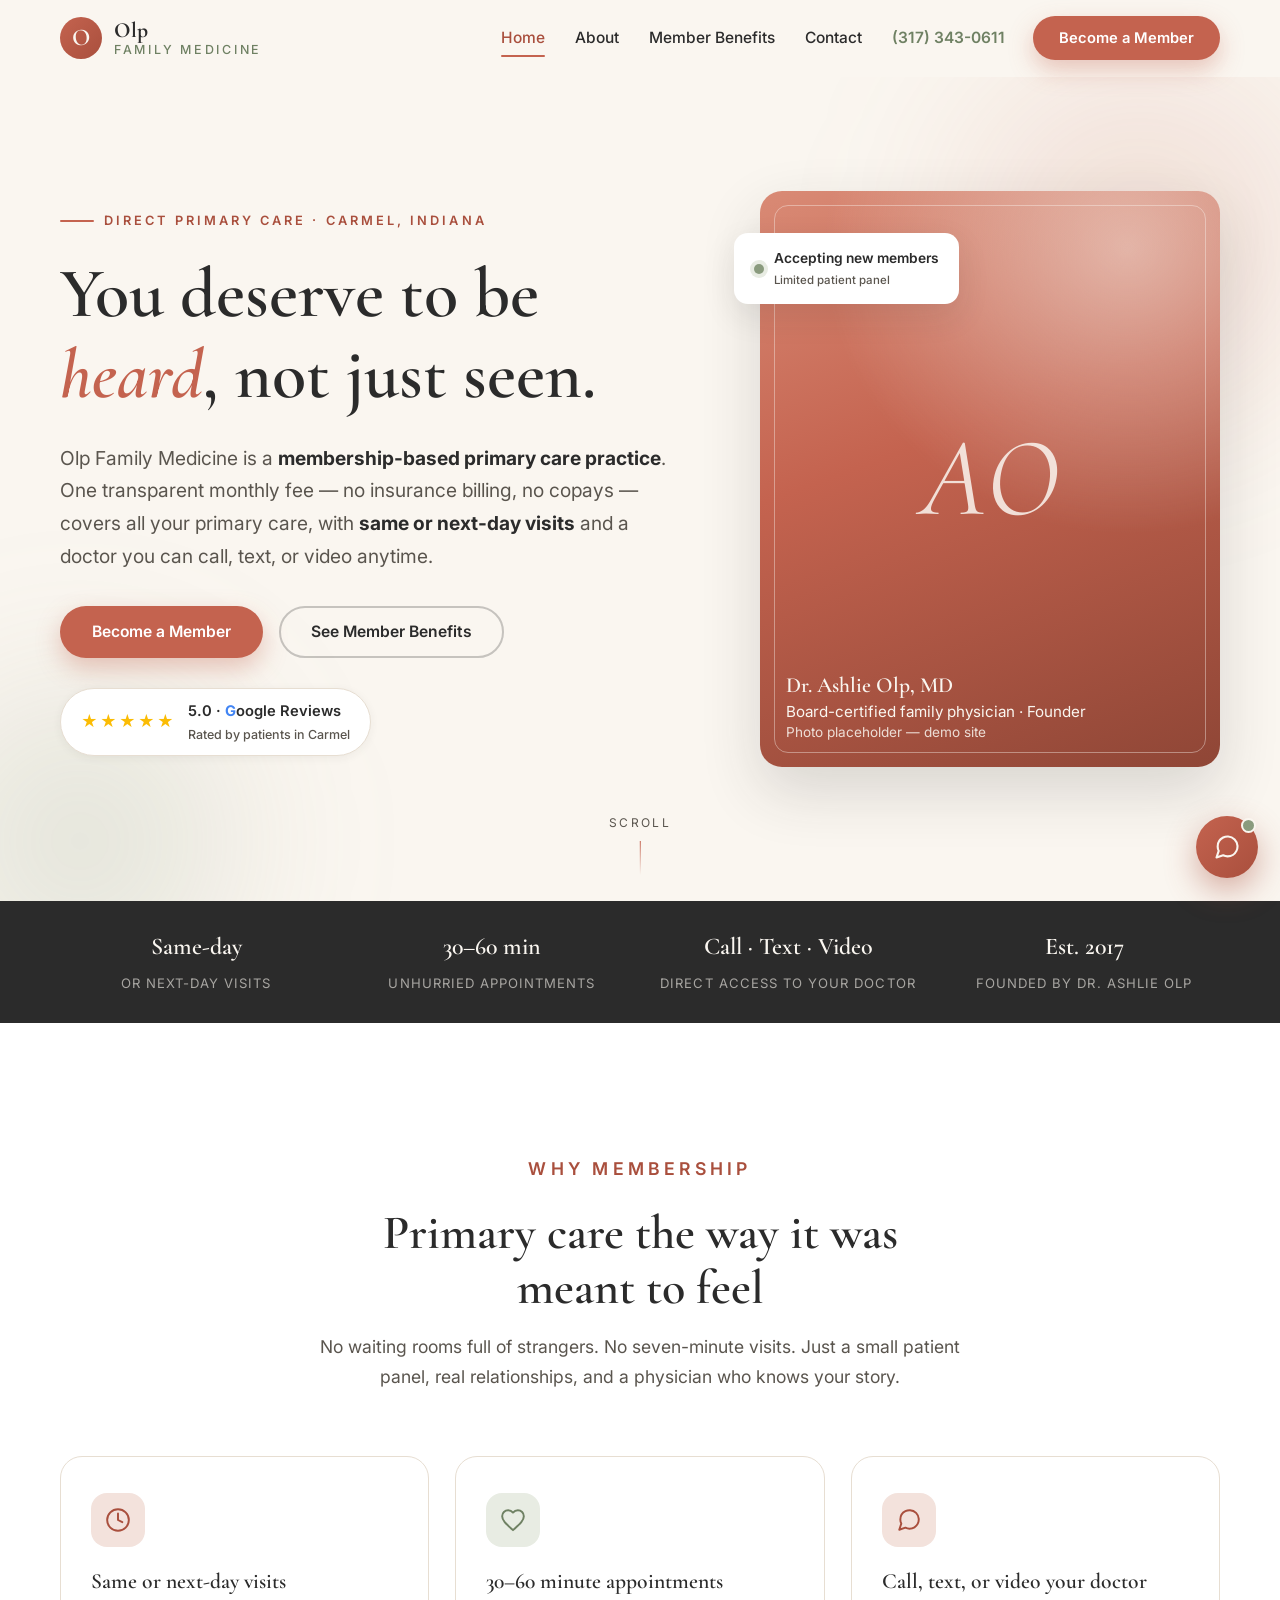
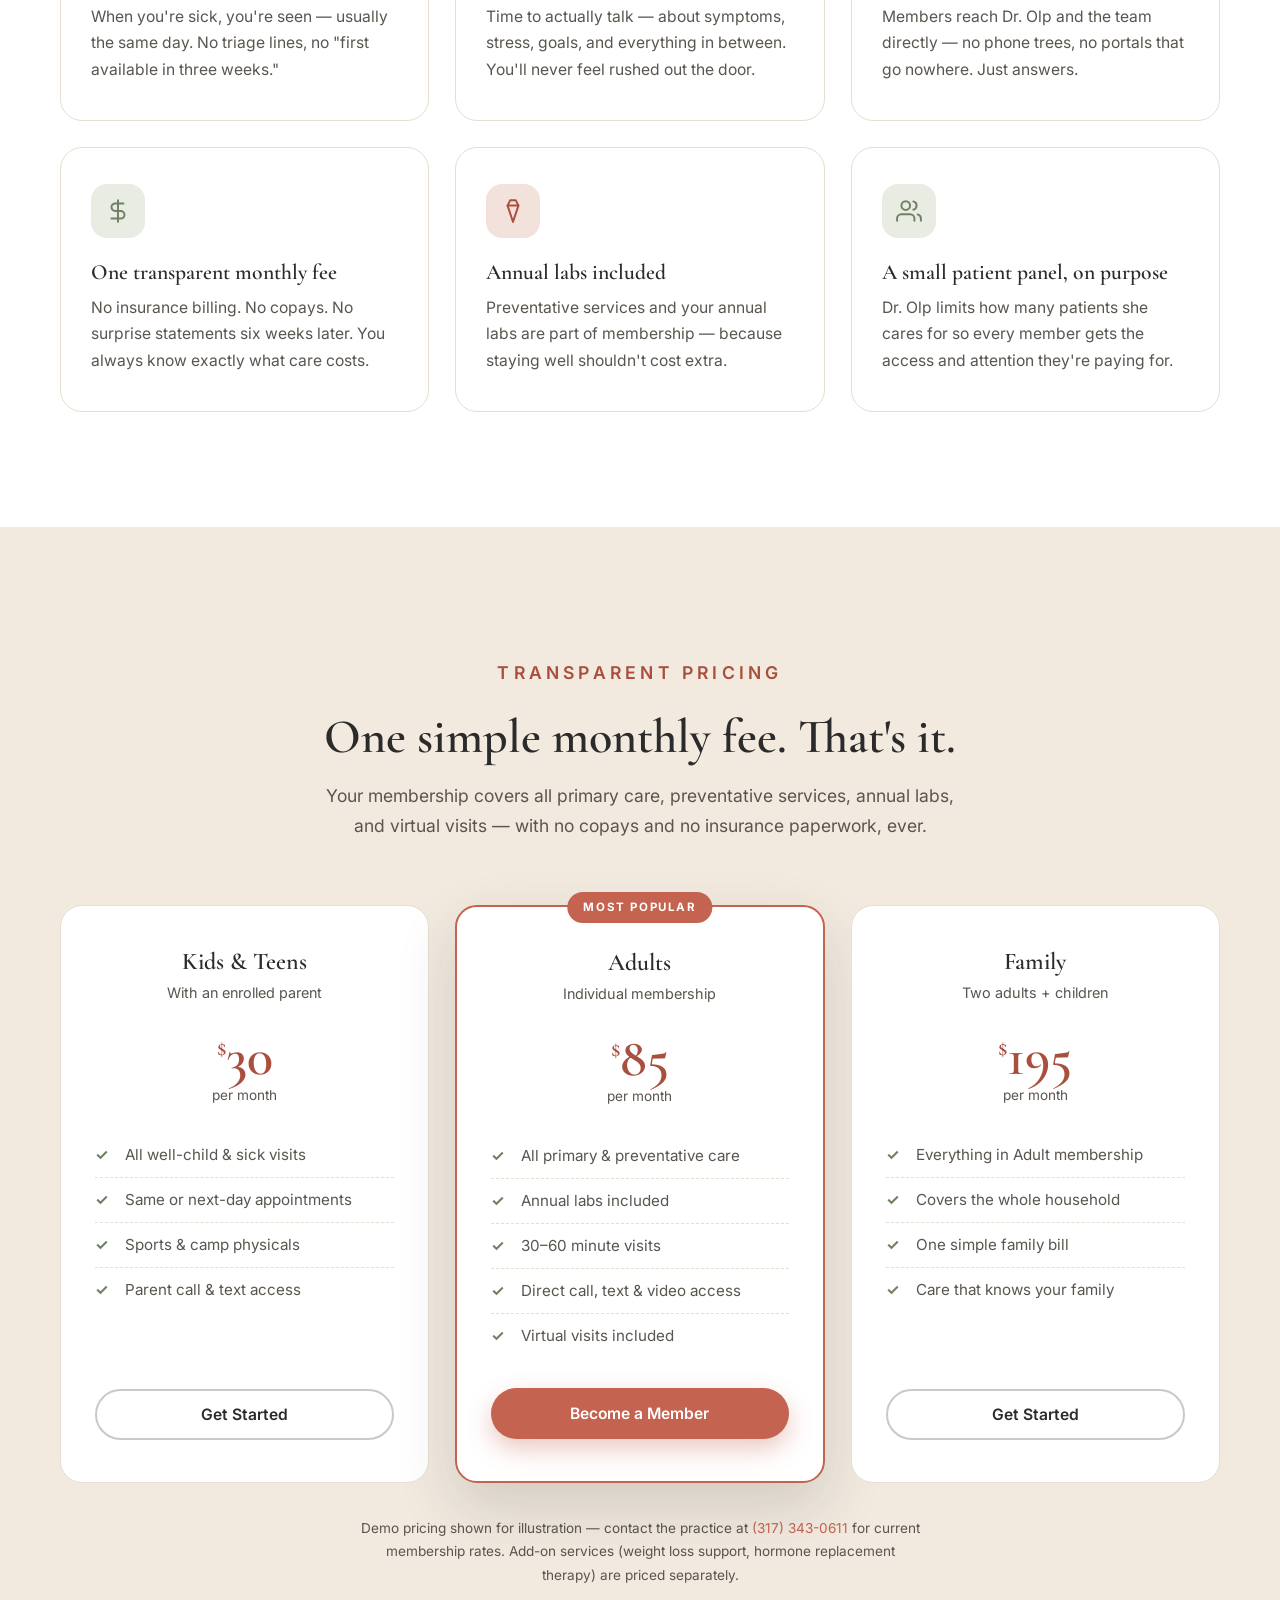
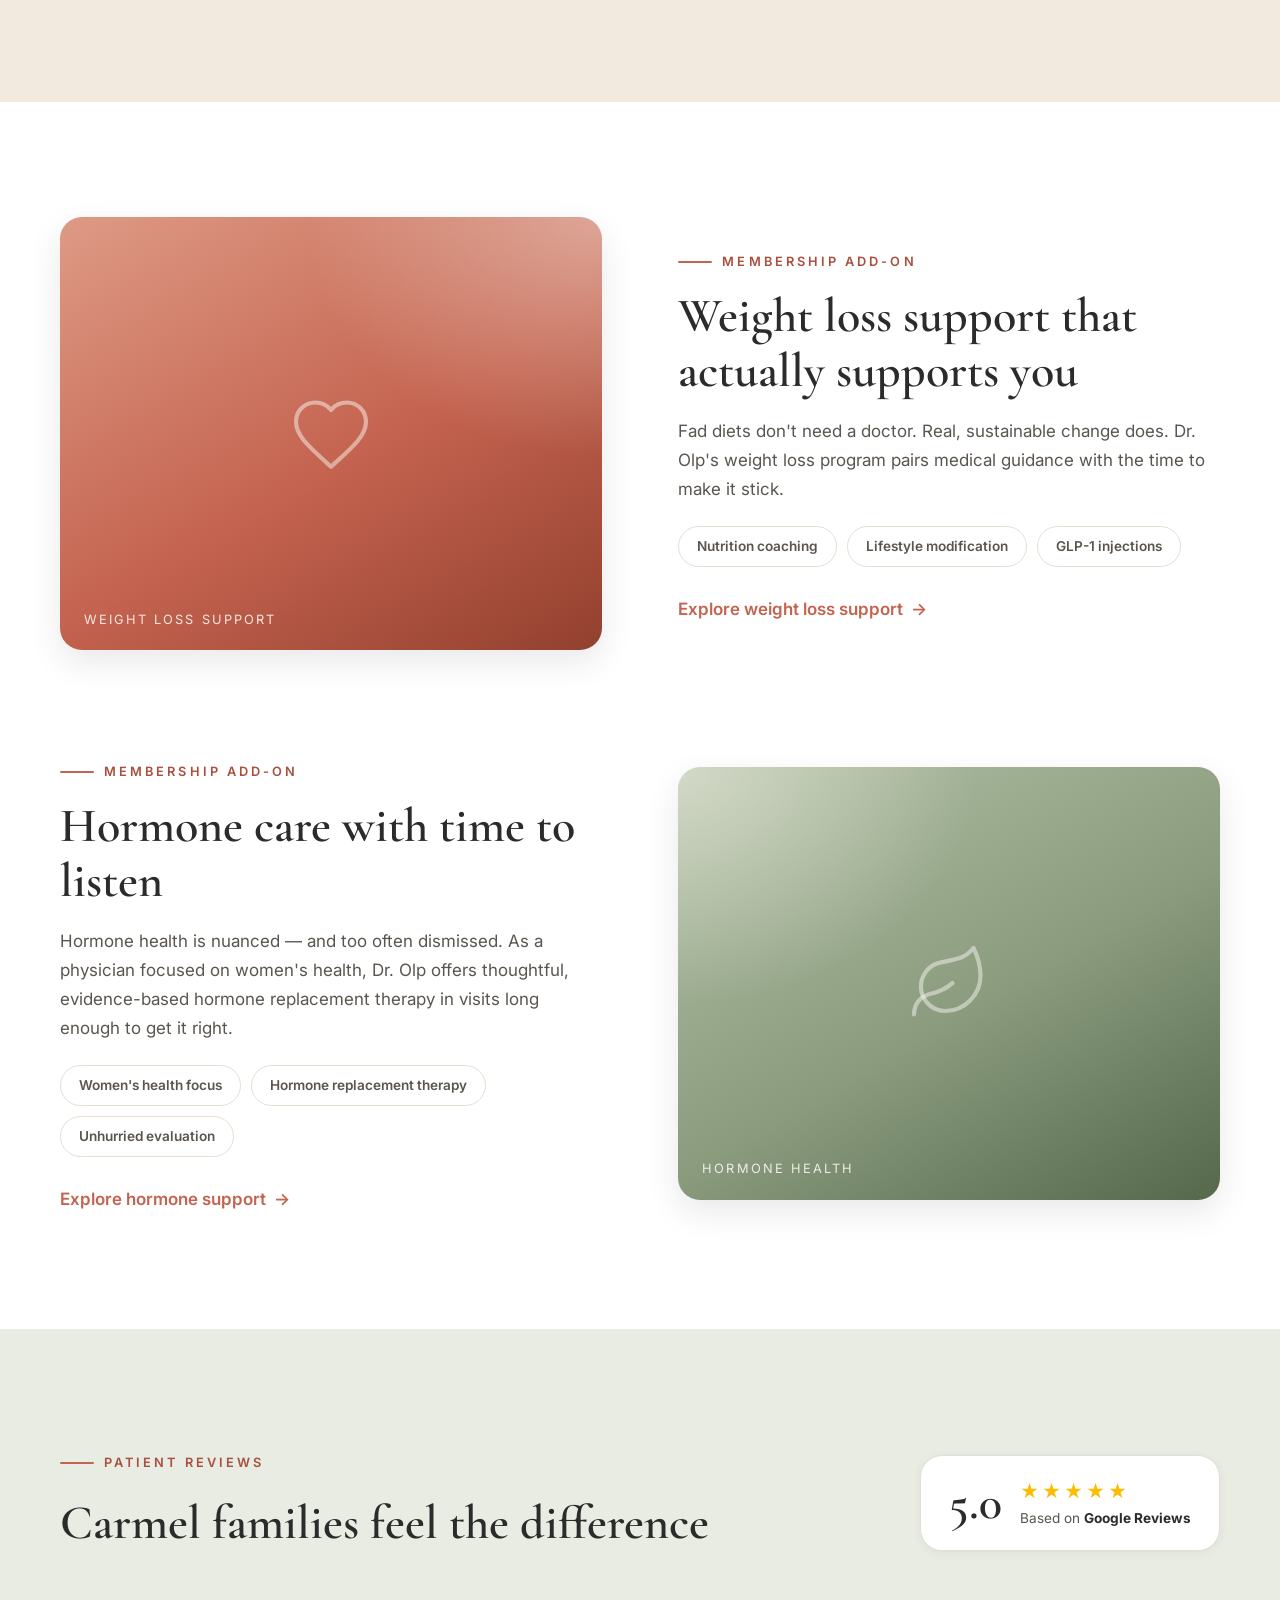
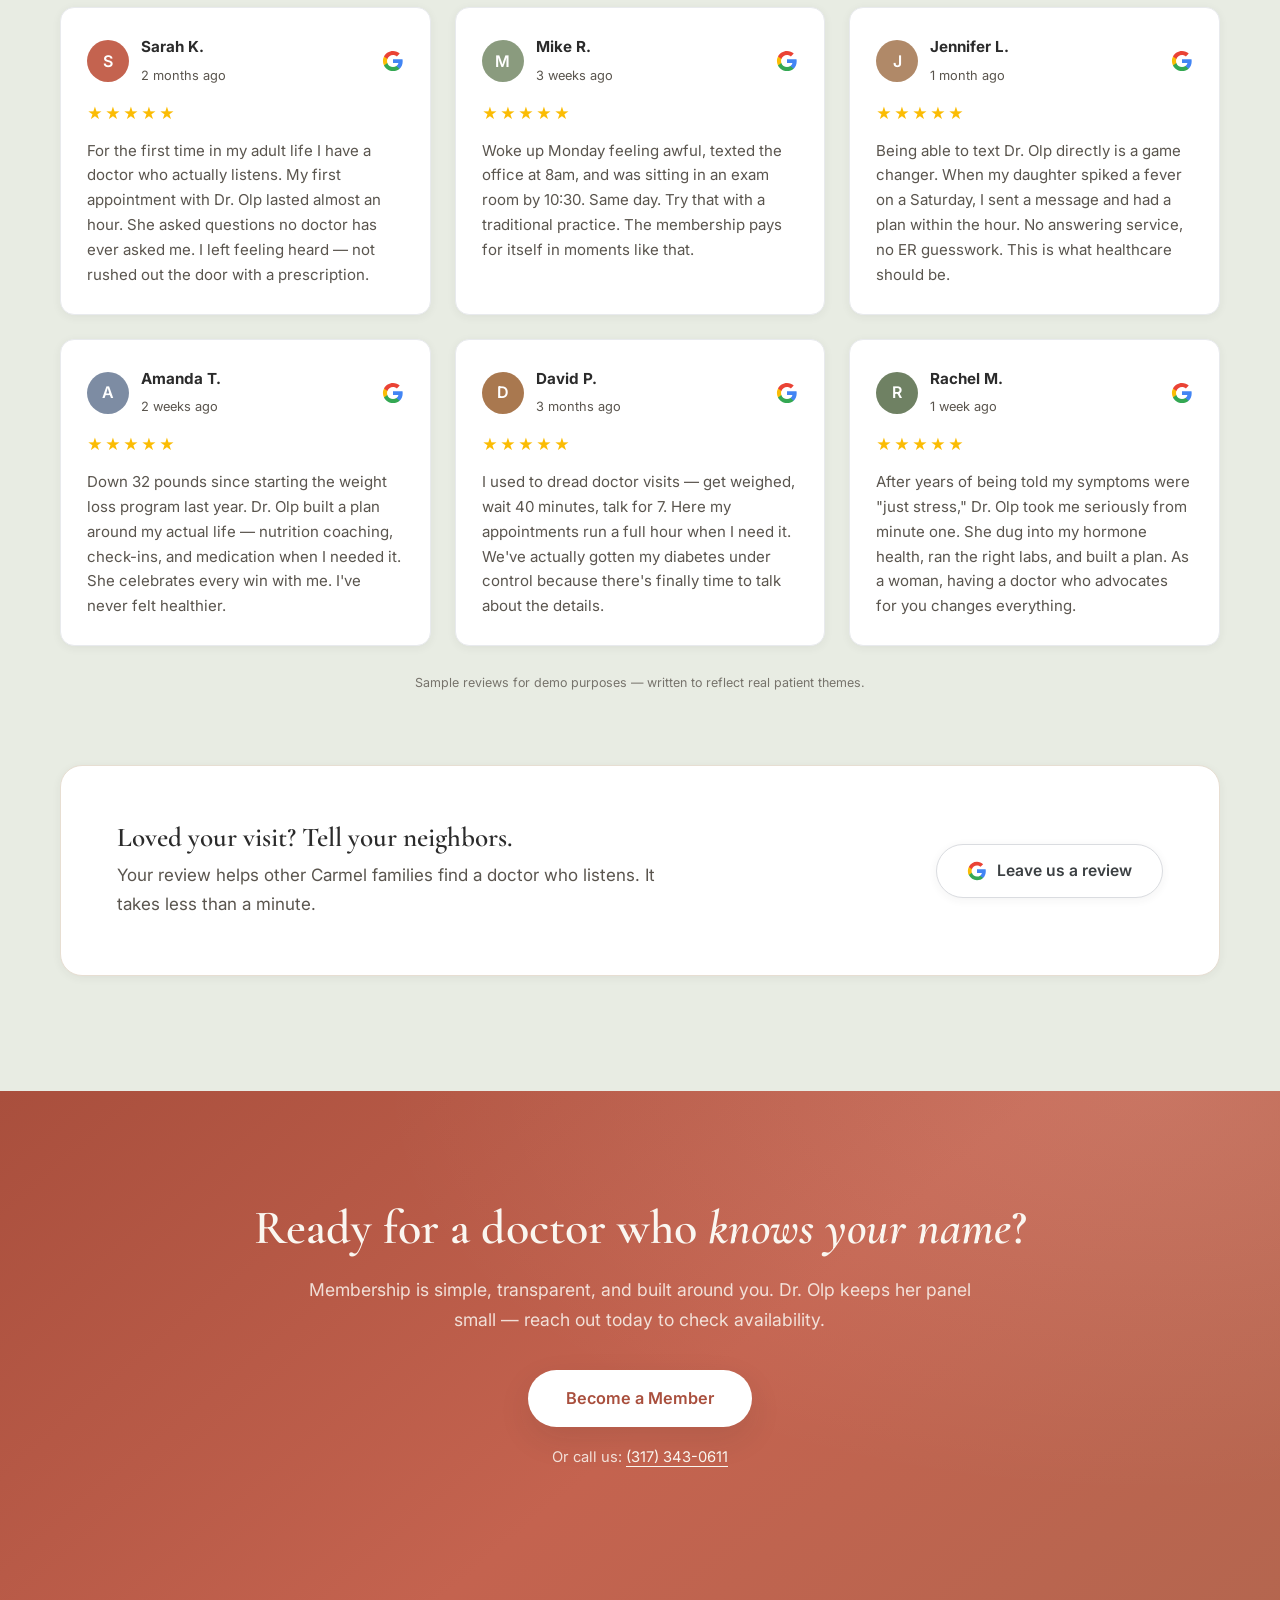
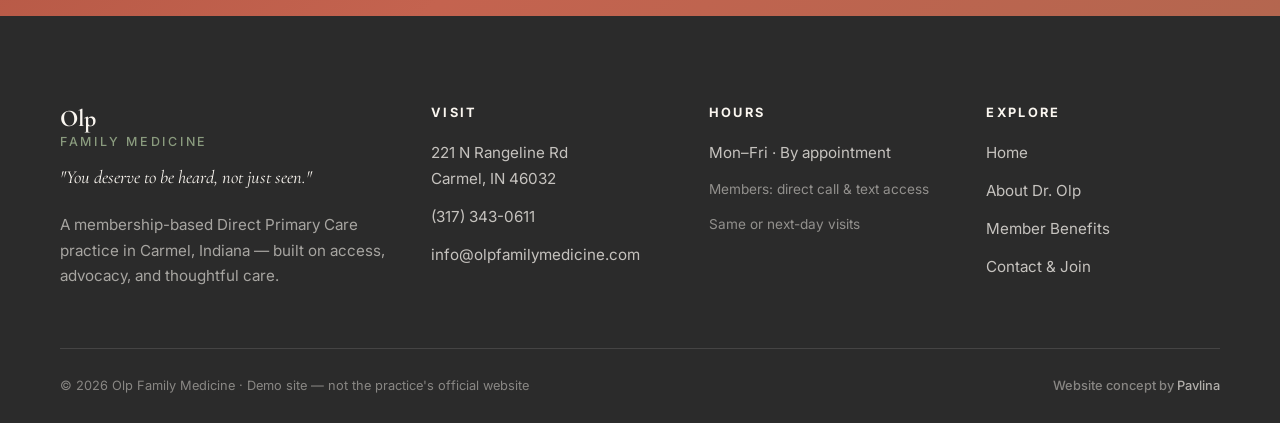
==== olp-demo/index.html @ ff7841fe "Add Olp Family Medicine Pavlina demo site (olp-demo) Multi-page static demo (HTML/CSS/JS, no framewo" ====
<!DOCTYPE html>
<html lang="en">
<head>
  <meta charset="UTF-8" />
  <meta name="viewport" content="width=device-width, initial-scale=1.0" />
  <title>Olp Family Medicine | Direct Primary Care in Carmel, IN — You Deserve to Be Heard</title>
  <meta name="description" content="Olp Family Medicine is a membership-based Direct Primary Care practice in Carmel, Indiana. One transparent monthly fee, same-day visits, 30–60 minute appointments, and direct access to Dr. Ashlie Olp, MD. No insurance billing, no copays." />
  <link rel="preconnect" href="https://fonts.googleapis.com" />
  <link rel="preconnect" href="https://fonts.gstatic.com" crossorigin />
  <link href="https://fonts.googleapis.com/css2?family=Cormorant+Garamond:ital,wght@0,400;0,500;0,600;0,700;1,400;1,500;1,600&family=Inter:wght@400;500;600;700&display=swap" rel="stylesheet" />
  <link rel="stylesheet" href="css/styles.css" />
  <script type="application/ld+json">
  {
    "@context": "https://schema.org",
    "@type": "MedicalBusiness",
    "name": "Olp Family Medicine",
    "description": "Membership-based Direct Primary Care practice in Carmel, Indiana. One transparent monthly fee covers all primary care, preventative services, annual labs, and virtual visits.",
    "url": "https://olpfamilymedicine.com",
    "telephone": "+1-317-343-0611",
    "email": "info@olpfamilymedicine.com",
    "address": {
      "@type": "PostalAddress",
      "streetAddress": "221 N Rangeline Rd",
      "addressLocality": "Carmel",
      "addressRegion": "IN",
      "postalCode": "46032",
      "addressCountry": "US"
    },
    "medicalSpecialty": ["PrimaryCare"],
    "foundingDate": "2017",
    "founder": {
      "@type": "Physician",
      "name": "Dr. Ashlie Olp, MD",
      "medicalSpecialty": ["PrimaryCare"],
      "alumniOf": "Indiana University School of Medicine"
    },
    "employee": [
      { "@type": "Physician", "name": "Dr. Ashlie Olp, MD" }
    ],
    "priceRange": "$$"
  }
  </script>
</head>
<body>
  <a class="skip-link" href="#main">Skip to content</a>

  <header class="site-header">
    <div class="header-inner container">
      <a class="brand" href="index.html">
        <span class="brand-mark" aria-hidden="true">O</span>
        <span class="brand-text">Olp <em>Family Medicine</em></span>
      </a>
      <nav class="site-nav" id="siteNav" aria-label="Primary navigation">
        <a href="index.html" aria-current="page">Home</a>
        <a href="about.html">About</a>
        <a href="benefits.html">Member Benefits</a>
        <a href="contact.html">Contact</a>
        <a class="nav-phone" href="tel:+13173430611">(317) 343-0611</a>
        <a class="nav-cta-mobile" href="contact.html#join">Become a Member</a>
      </nav>
      <a class="btn btn-primary header-cta" href="contact.html#join">Become a Member</a>
      <a class="header-phone" href="tel:+13173430611" aria-label="Call Olp Family Medicine at (317) 343-0611">
        <svg viewBox="0 0 24 24" fill="none" stroke="currentColor" stroke-width="2" stroke-linecap="round" stroke-linejoin="round" aria-hidden="true"><path d="M22 16.92v3a2 2 0 0 1-2.18 2 19.79 19.79 0 0 1-8.63-3.07 19.5 19.5 0 0 1-6-6 19.79 19.79 0 0 1-3.07-8.67A2 2 0 0 1 4.11 2h3a2 2 0 0 1 2 1.72 12.84 12.84 0 0 0 .7 2.81 2 2 0 0 1-.45 2.11L8.09 9.91a16 16 0 0 0 6 6l1.27-1.27a2 2 0 0 1 2.11-.45 12.84 12.84 0 0 0 2.81.7A2 2 0 0 1 22 16.92z"/></svg>
      </a>
      <button class="nav-toggle" type="button" aria-expanded="false" aria-controls="siteNav" aria-label="Open menu">
        <span></span><span></span><span></span>
      </button>
    </div>
  </header>

  <main id="main">

    <!-- ================= HERO ================= -->
    <section class="hero">
      <div class="container hero-grid">
        <div class="hero-copy">
          <p class="eyebrow">Direct Primary Care · Carmel, Indiana</p>
          <h1>You deserve to be <em>heard</em>, not just seen.</h1>
          <p class="hero-lede">
            Olp Family Medicine is a <strong>membership-based primary care practice</strong>.
            One transparent monthly fee — no insurance billing, no copays — covers all your
            primary care, with <strong>same or next-day visits</strong> and a doctor you can
            call, text, or video anytime.
          </p>
          <div class="hero-actions">
            <a class="btn btn-primary" href="contact.html#join">Become a Member</a>
            <a class="btn btn-outline" href="benefits.html">See Member Benefits</a>
          </div>
          <a class="rating-badge" href="#reviews">
            <span class="stars" aria-hidden="true">★★★★★</span>
            <span>5.0 · <span class="g-mark">G</span>oogle Reviews
              <small>Rated by patients in Carmel</small>
            </span>
          </a>
        </div>
        <div class="hero-visual reveal" style="--d:.15s">
          <figure class="portrait-card">
            <span class="portrait-initials" aria-hidden="true">AO</span>
            <figcaption>
              <strong>Dr. Ashlie Olp, MD</strong>
              Board-certified family physician · Founder
              <span>Photo placeholder — demo site</span>
            </figcaption>
          </figure>
          <div class="float-chip">
            <span class="dot" aria-hidden="true"></span>
            <span>Accepting new members<small>Limited patient panel</small></span>
          </div>
        </div>
      </div>
      <div class="scroll-cue" aria-hidden="true">Scroll</div>
    </section>

    <!-- ================= TRUST BAR ================= -->
    <section class="trust-bar" aria-label="Practice highlights">
      <div class="container trust-grid">
        <div><strong>Same-day</strong><span>or next-day visits</span></div>
        <div><strong>30–60 min</strong><span>unhurried appointments</span></div>
        <div><strong>Call · Text · Video</strong><span>direct access to your doctor</span></div>
        <div><strong>Est. 2017</strong><span>founded by Dr. Ashlie Olp</span></div>
      </div>
    </section>

    <!-- ================= VALUE PROPS ================= -->
    <section class="section bg-white" id="membership">
      <div class="container">
        <div class="section-head center reveal">
          <p class="eyebrow">Why membership</p>
          <h2>Primary care the way it was meant to feel</h2>
          <p>No waiting rooms full of strangers. No seven-minute visits. Just a small patient panel, real relationships, and a physician who knows your story.</p>
        </div>
        <div class="card-grid">
          <div class="value-card reveal">
            <div class="icon"><svg viewBox="0 0 24 24" fill="none" stroke="currentColor" stroke-width="1.8" stroke-linecap="round" stroke-linejoin="round" aria-hidden="true"><circle cx="12" cy="12" r="10"/><path d="M12 6v6l4 2"/></svg></div>
            <h3>Same or next-day visits</h3>
            <p>When you're sick, you're seen — usually the same day. No triage lines, no "first available in three weeks."</p>
          </div>
          <div class="value-card reveal" style="--d:.08s">
            <div class="icon"><svg viewBox="0 0 24 24" fill="none" stroke="currentColor" stroke-width="1.8" stroke-linecap="round" stroke-linejoin="round" aria-hidden="true"><path d="M12 21.35l-1.45-1.32C5.4 15.36 2 12.28 2 8.5 2 5.42 4.42 3 7.5 3c1.74 0 3.41.81 4.5 2.09C13.09 3.81 14.76 3 16.5 3 19.58 3 22 5.42 22 8.5c0 3.78-3.4 6.86-8.55 11.54L12 21.35z"/></svg></div>
            <h3>30–60 minute appointments</h3>
            <p>Time to actually talk — about symptoms, stress, goals, and everything in between. You'll never feel rushed out the door.</p>
          </div>
          <div class="value-card reveal" style="--d:.16s">
            <div class="icon"><svg viewBox="0 0 24 24" fill="none" stroke="currentColor" stroke-width="1.8" stroke-linecap="round" stroke-linejoin="round" aria-hidden="true"><path d="M21 11.5a8.38 8.38 0 0 1-.9 3.8 8.5 8.5 0 0 1-7.6 4.7 8.38 8.38 0 0 1-3.8-.9L3 21l1.9-5.7a8.38 8.38 0 0 1-.9-3.8 8.5 8.5 0 0 1 4.7-7.6 8.38 8.38 0 0 1 3.8-.9h.5a8.48 8.48 0 0 1 8 8v.5z"/></svg></div>
            <h3>Call, text, or video your doctor</h3>
            <p>Members reach Dr. Olp and the team directly — no phone trees, no portals that go nowhere. Just answers.</p>
          </div>
          <div class="value-card reveal">
            <div class="icon"><svg viewBox="0 0 24 24" fill="none" stroke="currentColor" stroke-width="1.8" stroke-linecap="round" stroke-linejoin="round" aria-hidden="true"><path d="M12 2v20M17 5H9.5a3.5 3.5 0 0 0 0 7h5a3.5 3.5 0 0 1 0 7H6"/></svg></div>
            <h3>One transparent monthly fee</h3>
            <p>No insurance billing. No copays. No surprise statements six weeks later. You always know exactly what care costs.</p>
          </div>
          <div class="value-card reveal" style="--d:.08s">
            <div class="icon"><svg viewBox="0 0 24 24" fill="none" stroke="currentColor" stroke-width="1.8" stroke-linecap="round" stroke-linejoin="round" aria-hidden="true"><path d="M14.5 2H9.5L7 7l5 15 5-15-2.5-5z"/><path d="M7 7h10"/></svg></div>
            <h3>Annual labs included</h3>
            <p>Preventative services and your annual labs are part of membership — because staying well shouldn't cost extra.</p>
          </div>
          <div class="value-card reveal" style="--d:.16s">
            <div class="icon"><svg viewBox="0 0 24 24" fill="none" stroke="currentColor" stroke-width="1.8" stroke-linecap="round" stroke-linejoin="round" aria-hidden="true"><path d="M17 21v-2a4 4 0 0 0-4-4H5a4 4 0 0 0-4 4v2"/><circle cx="9" cy="7" r="4"/><path d="M23 21v-2a4 4 0 0 0-3-3.87M16 3.13a4 4 0 0 1 0 7.75"/></svg></div>
            <h3>A small patient panel, on purpose</h3>
            <p>Dr. Olp limits how many patients she cares for so every member gets the access and attention they're paying for.</p>
          </div>
        </div>
      </div>
    </section>

    <!-- ================= PRICING ================= -->
    <section class="section bg-cream-deep" id="pricing">
      <div class="container">
        <div class="section-head center reveal">
          <p class="eyebrow">Transparent pricing</p>
          <h2>One simple monthly fee. That's it.</h2>
          <p>Your membership covers all primary care, preventative services, annual labs, and virtual visits — with no copays and no insurance paperwork, ever.</p>
        </div>
        <div class="pricing-grid">
          <div class="price-card reveal">
            <h3>Kids &amp; Teens</h3>
            <p class="who">With an enrolled parent</p>
            <div class="amount"><sup>$</sup>30</div>
            <p class="per">per month</p>
            <ul>
              <li>All well-child &amp; sick visits</li>
              <li>Same or next-day appointments</li>
              <li>Sports &amp; camp physicals</li>
              <li>Parent call &amp; text access</li>
            </ul>
            <a class="btn btn-outline" href="contact.html#join">Get Started</a>
          </div>
          <div class="price-card featured reveal" style="--d:.08s">
            <span class="flag">Most popular</span>
            <h3>Adults</h3>
            <p class="who">Individual membership</p>
            <div class="amount"><sup>$</sup>85</div>
            <p class="per">per month</p>
            <ul>
              <li>All primary &amp; preventative care</li>
              <li>Annual labs included</li>
              <li>30–60 minute visits</li>
              <li>Direct call, text &amp; video access</li>
              <li>Virtual visits included</li>
            </ul>
            <a class="btn btn-primary" href="contact.html#join">Become a Member</a>
          </div>
          <div class="price-card reveal" style="--d:.16s">
            <h3>Family</h3>
            <p class="who">Two adults + children</p>
            <div class="amount"><sup>$</sup>195</div>
            <p class="per">per month</p>
            <ul>
              <li>Everything in Adult membership</li>
              <li>Covers the whole household</li>
              <li>One simple family bill</li>
              <li>Care that knows your family</li>
            </ul>
            <a class="btn btn-outline" href="contact.html#join">Get Started</a>
          </div>
        </div>
        <p class="pricing-note">Demo pricing shown for illustration — contact the practice at <a href="tel:+13173430611">(317) 343-0611</a> for current membership rates. Add-on services (weight loss support, hormone replacement therapy) are priced separately.</p>
      </div>
    </section>

    <!-- ================= HIGHLIGHTS: WEIGHT LOSS + HORMONES ================= -->
    <section class="section bg-white">
      <div class="container">
        <div class="split">
          <div class="split-visual grad-terracotta reveal">
            <span class="visual-glyph" aria-hidden="true"><svg viewBox="0 0 24 24" fill="none" stroke="currentColor" stroke-width="1.2" stroke-linecap="round" stroke-linejoin="round"><path d="M12 21.35l-1.45-1.32C5.4 15.36 2 12.28 2 8.5 2 5.42 4.42 3 7.5 3c1.74 0 3.41.81 4.5 2.09C13.09 3.81 14.76 3 16.5 3 19.58 3 22 5.42 22 8.5c0 3.78-3.4 6.86-8.55 11.54L12 21.35z"/></svg></span>
            <span class="visual-label">Weight Loss Support</span>
          </div>
          <div class="split-copy reveal" style="--d:.1s">
            <p class="eyebrow">Membership add-on</p>
            <h2>Weight loss support that actually supports you</h2>
            <p>Fad diets don't need a doctor. Real, sustainable change does. Dr. Olp's weight loss program pairs medical guidance with the time to make it stick.</p>
            <div class="tag-row">
              <span class="tag">Nutrition coaching</span>
              <span class="tag">Lifestyle modification</span>
              <span class="tag">GLP-1 injections</span>
            </div>
            <a class="text-link" href="benefits.html#addons">Explore weight loss support</a>
          </div>
        </div>

        <div class="split reverse">
          <div class="split-visual grad-sage reveal">
            <span class="visual-glyph" aria-hidden="true"><svg viewBox="0 0 24 24" fill="none" stroke="currentColor" stroke-width="1.2" stroke-linecap="round" stroke-linejoin="round"><path d="M11 20A7 7 0 0 1 9.8 6.1C15.5 5 17 4.48 19 2c1 2 2 4.18 2 8 0 5.5-4.78 10-10 10z"/><path d="M2 21c0-3 1.85-5.36 5.08-6C9.5 14.52 12 13 13 12"/></svg></span>
            <span class="visual-label">Hormone Health</span>
          </div>
          <div class="split-copy reveal" style="--d:.1s">
            <p class="eyebrow">Membership add-on</p>
            <h2>Hormone care with time to listen</h2>
            <p>Hormone health is nuanced — and too often dismissed. As a physician focused on women's health, Dr. Olp offers thoughtful, evidence-based hormone replacement therapy in visits long enough to get it right.</p>
            <div class="tag-row">
              <span class="tag">Women's health focus</span>
              <span class="tag">Hormone replacement therapy</span>
              <span class="tag">Unhurried evaluation</span>
            </div>
            <a class="text-link" href="benefits.html#addons">Explore hormone support</a>
          </div>
        </div>
      </div>
    </section>

    <!-- ================= GOOGLE REVIEWS ================= -->
    <section class="section bg-sage-soft" id="reviews">
      <div class="container">
        <div class="reviews-head reveal">
          <div>
            <p class="eyebrow">Patient reviews</p>
            <h2>Carmel families feel the difference</h2>
          </div>
          <div class="agg-rating">
            <span class="num">5.0</span>
            <div>
              <div class="stars" aria-hidden="true">★★★★★</div>
              <p class="meta">Based on <strong>Google Reviews</strong></p>
            </div>
          </div>
        </div>

        <div class="reviews-grid">
          <article class="review-card reveal">
            <div class="review-top">
              <span class="avatar a1" aria-hidden="true">S</span>
              <div class="who"><strong>Sarah K.</strong><span>2 months ago</span></div>
              <svg class="g-badge" viewBox="0 0 24 24" aria-hidden="true"><path fill="#4285F4" d="M22.56 12.25c0-.78-.07-1.53-.2-2.25H12v4.26h5.92a5.06 5.06 0 0 1-2.2 3.32v2.77h3.57c2.08-1.92 3.27-4.74 3.27-8.1z"/><path fill="#34A853" d="M12 23c2.97 0 5.46-.98 7.28-2.66l-3.57-2.77c-.98.66-2.23 1.06-3.71 1.06-2.86 0-5.29-1.93-6.16-4.53H2.18v2.84C3.99 20.53 7.7 23 12 23z"/><path fill="#FBBC05" d="M5.84 14.1c-.22-.66-.35-1.36-.35-2.1s.13-1.44.35-2.1V7.06H2.18A10.97 10.97 0 0 0 1 12c0 1.77.43 3.45 1.18 4.94l3.66-2.84z"/><path fill="#EA4335" d="M12 5.38c1.62 0 3.06.56 4.21 1.64l3.15-3.15C17.45 2.09 14.97 1 12 1 7.7 1 3.99 3.47 2.18 7.06l3.66 2.84c.87-2.6 3.3-4.52 6.16-4.52z"/></svg>
            </div>
            <div class="review-stars" aria-label="5 out of 5 stars">★★★★★</div>
            <p>For the first time in my adult life I have a doctor who actually listens. My first appointment with Dr. Olp lasted almost an hour. She asked questions no doctor has ever asked me. I left feeling heard — not rushed out the door with a prescription.</p>
          </article>

          <article class="review-card reveal" style="--d:.07s">
            <div class="review-top">
              <span class="avatar a2" aria-hidden="true">M</span>
              <div class="who"><strong>Mike R.</strong><span>3 weeks ago</span></div>
              <svg class="g-badge" viewBox="0 0 24 24" aria-hidden="true"><path fill="#4285F4" d="M22.56 12.25c0-.78-.07-1.53-.2-2.25H12v4.26h5.92a5.06 5.06 0 0 1-2.2 3.32v2.77h3.57c2.08-1.92 3.27-4.74 3.27-8.1z"/><path fill="#34A853" d="M12 23c2.97 0 5.46-.98 7.28-2.66l-3.57-2.77c-.98.66-2.23 1.06-3.71 1.06-2.86 0-5.29-1.93-6.16-4.53H2.18v2.84C3.99 20.53 7.7 23 12 23z"/><path fill="#FBBC05" d="M5.84 14.1c-.22-.66-.35-1.36-.35-2.1s.13-1.44.35-2.1V7.06H2.18A10.97 10.97 0 0 0 1 12c0 1.77.43 3.45 1.18 4.94l3.66-2.84z"/><path fill="#EA4335" d="M12 5.38c1.62 0 3.06.56 4.21 1.64l3.15-3.15C17.45 2.09 14.97 1 12 1 7.7 1 3.99 3.47 2.18 7.06l3.66 2.84c.87-2.6 3.3-4.52 6.16-4.52z"/></svg>
            </div>
            <div class="review-stars" aria-label="5 out of 5 stars">★★★★★</div>
            <p>Woke up Monday feeling awful, texted the office at 8am, and was sitting in an exam room by 10:30. Same day. Try that with a traditional practice. The membership pays for itself in moments like that.</p>
          </article>

          <article class="review-card reveal" style="--d:.14s">
            <div class="review-top">
              <span class="avatar a3" aria-hidden="true">J</span>
              <div class="who"><strong>Jennifer L.</strong><span>1 month ago</span></div>
              <svg class="g-badge" viewBox="0 0 24 24" aria-hidden="true"><path fill="#4285F4" d="M22.56 12.25c0-.78-.07-1.53-.2-2.25H12v4.26h5.92a5.06 5.06 0 0 1-2.2 3.32v2.77h3.57c2.08-1.92 3.27-4.74 3.27-8.1z"/><path fill="#34A853" d="M12 23c2.97 0 5.46-.98 7.28-2.66l-3.57-2.77c-.98.66-2.23 1.06-3.71 1.06-2.86 0-5.29-1.93-6.16-4.53H2.18v2.84C3.99 20.53 7.7 23 12 23z"/><path fill="#FBBC05" d="M5.84 14.1c-.22-.66-.35-1.36-.35-2.1s.13-1.44.35-2.1V7.06H2.18A10.97 10.97 0 0 0 1 12c0 1.77.43 3.45 1.18 4.94l3.66-2.84z"/><path fill="#EA4335" d="M12 5.38c1.62 0 3.06.56 4.21 1.64l3.15-3.15C17.45 2.09 14.97 1 12 1 7.7 1 3.99 3.47 2.18 7.06l3.66 2.84c.87-2.6 3.3-4.52 6.16-4.52z"/></svg>
            </div>
            <div class="review-stars" aria-label="5 out of 5 stars">★★★★★</div>
            <p>Being able to text Dr. Olp directly is a game changer. When my daughter spiked a fever on a Saturday, I sent a message and had a plan within the hour. No answering service, no ER guesswork. This is what healthcare should be.</p>
          </article>

          <article class="review-card reveal">
            <div class="review-top">
              <span class="avatar a4" aria-hidden="true">A</span>
              <div class="who"><strong>Amanda T.</strong><span>2 weeks ago</span></div>
              <svg class="g-badge" viewBox="0 0 24 24" aria-hidden="true"><path fill="#4285F4" d="M22.56 12.25c0-.78-.07-1.53-.2-2.25H12v4.26h5.92a5.06 5.06 0 0 1-2.2 3.32v2.77h3.57c2.08-1.92 3.27-4.74 3.27-8.1z"/><path fill="#34A853" d="M12 23c2.97 0 5.46-.98 7.28-2.66l-3.57-2.77c-.98.66-2.23 1.06-3.71 1.06-2.86 0-5.29-1.93-6.16-4.53H2.18v2.84C3.99 20.53 7.7 23 12 23z"/><path fill="#FBBC05" d="M5.84 14.1c-.22-.66-.35-1.36-.35-2.1s.13-1.44.35-2.1V7.06H2.18A10.97 10.97 0 0 0 1 12c0 1.77.43 3.45 1.18 4.94l3.66-2.84z"/><path fill="#EA4335" d="M12 5.38c1.62 0 3.06.56 4.21 1.64l3.15-3.15C17.45 2.09 14.97 1 12 1 7.7 1 3.99 3.47 2.18 7.06l3.66 2.84c.87-2.6 3.3-4.52 6.16-4.52z"/></svg>
            </div>
            <div class="review-stars" aria-label="5 out of 5 stars">★★★★★</div>
            <p>Down 32 pounds since starting the weight loss program last year. Dr. Olp built a plan around my actual life — nutrition coaching, check-ins, and medication when I needed it. She celebrates every win with me. I've never felt healthier.</p>
          </article>

          <article class="review-card reveal" style="--d:.07s">
            <div class="review-top">
              <span class="avatar a5" aria-hidden="true">D</span>
              <div class="who"><strong>David P.</strong><span>3 months ago</span></div>
              <svg class="g-badge" viewBox="0 0 24 24" aria-hidden="true"><path fill="#4285F4" d="M22.56 12.25c0-.78-.07-1.53-.2-2.25H12v4.26h5.92a5.06 5.06 0 0 1-2.2 3.32v2.77h3.57c2.08-1.92 3.27-4.74 3.27-8.1z"/><path fill="#34A853" d="M12 23c2.97 0 5.46-.98 7.28-2.66l-3.57-2.77c-.98.66-2.23 1.06-3.71 1.06-2.86 0-5.29-1.93-6.16-4.53H2.18v2.84C3.99 20.53 7.7 23 12 23z"/><path fill="#FBBC05" d="M5.84 14.1c-.22-.66-.35-1.36-.35-2.1s.13-1.44.35-2.1V7.06H2.18A10.97 10.97 0 0 0 1 12c0 1.77.43 3.45 1.18 4.94l3.66-2.84z"/><path fill="#EA4335" d="M12 5.38c1.62 0 3.06.56 4.21 1.64l3.15-3.15C17.45 2.09 14.97 1 12 1 7.7 1 3.99 3.47 2.18 7.06l3.66 2.84c.87-2.6 3.3-4.52 6.16-4.52z"/></svg>
            </div>
            <div class="review-stars" aria-label="5 out of 5 stars">★★★★★</div>
            <p>I used to dread doctor visits — get weighed, wait 40 minutes, talk for 7. Here my appointments run a full hour when I need it. We've actually gotten my diabetes under control because there's finally time to talk about the details.</p>
          </article>

          <article class="review-card reveal" style="--d:.14s">
            <div class="review-top">
              <span class="avatar a6" aria-hidden="true">R</span>
              <div class="who"><strong>Rachel M.</strong><span>1 week ago</span></div>
              <svg class="g-badge" viewBox="0 0 24 24" aria-hidden="true"><path fill="#4285F4" d="M22.56 12.25c0-.78-.07-1.53-.2-2.25H12v4.26h5.92a5.06 5.06 0 0 1-2.2 3.32v2.77h3.57c2.08-1.92 3.27-4.74 3.27-8.1z"/><path fill="#34A853" d="M12 23c2.97 0 5.46-.98 7.28-2.66l-3.57-2.77c-.98.66-2.23 1.06-3.71 1.06-2.86 0-5.29-1.93-6.16-4.53H2.18v2.84C3.99 20.53 7.7 23 12 23z"/><path fill="#FBBC05" d="M5.84 14.1c-.22-.66-.35-1.36-.35-2.1s.13-1.44.35-2.1V7.06H2.18A10.97 10.97 0 0 0 1 12c0 1.77.43 3.45 1.18 4.94l3.66-2.84z"/><path fill="#EA4335" d="M12 5.38c1.62 0 3.06.56 4.21 1.64l3.15-3.15C17.45 2.09 14.97 1 12 1 7.7 1 3.99 3.47 2.18 7.06l3.66 2.84c.87-2.6 3.3-4.52 6.16-4.52z"/></svg>
            </div>
            <div class="review-stars" aria-label="5 out of 5 stars">★★★★★</div>
            <p>After years of being told my symptoms were "just stress," Dr. Olp took me seriously from minute one. She dug into my hormone health, ran the right labs, and built a plan. As a woman, having a doctor who advocates for you changes everything.</p>
          </article>
        </div>

        <p class="reviews-disclaimer">Sample reviews for demo purposes — written to reflect real patient themes.</p>

        <div class="review-cta reveal">
          <div>
            <h3>Loved your visit? Tell your neighbors.</h3>
            <p>Your review helps other Carmel families find a doctor who listens. It takes less than a minute.</p>
          </div>
          <a class="btn btn-google" href="#" aria-label="Leave us a review on Google">
            <svg width="20" height="20" viewBox="0 0 24 24" aria-hidden="true"><path fill="#4285F4" d="M22.56 12.25c0-.78-.07-1.53-.2-2.25H12v4.26h5.92a5.06 5.06 0 0 1-2.2 3.32v2.77h3.57c2.08-1.92 3.27-4.74 3.27-8.1z"/><path fill="#34A853" d="M12 23c2.97 0 5.46-.98 7.28-2.66l-3.57-2.77c-.98.66-2.23 1.06-3.71 1.06-2.86 0-5.29-1.93-6.16-4.53H2.18v2.84C3.99 20.53 7.7 23 12 23z"/><path fill="#FBBC05" d="M5.84 14.1c-.22-.66-.35-1.36-.35-2.1s.13-1.44.35-2.1V7.06H2.18A10.97 10.97 0 0 0 1 12c0 1.77.43 3.45 1.18 4.94l3.66-2.84z"/><path fill="#EA4335" d="M12 5.38c1.62 0 3.06.56 4.21 1.64l3.15-3.15C17.45 2.09 14.97 1 12 1 7.7 1 3.99 3.47 2.18 7.06l3.66 2.84c.87-2.6 3.3-4.52 6.16-4.52z"/></svg>
            Leave us a review
          </a>
        </div>
      </div>
    </section>

    <!-- ================= JOIN CTA ================= -->
    <section class="cta-band">
      <div class="container reveal">
        <h2>Ready for a doctor who <em>knows your name</em>?</h2>
        <p>Membership is simple, transparent, and built around you. Dr. Olp keeps her panel small — reach out today to check availability.</p>
        <a class="btn btn-light" href="contact.html#join">Become a Member</a>
        <p class="sub-action">Or call us: <a href="tel:+13173430611">(317) 343-0611</a></p>
      </div>
    </section>
  </main>

  <!-- ================= FOOTER ================= -->
  <footer class="site-footer">
    <div class="container">
      <div class="footer-grid">
        <div class="footer-brand">
          <span class="brand-text">Olp <em>Family Medicine</em></span>
          <p class="footer-tagline">"You deserve to be heard, not just seen."</p>
          <p>A membership-based Direct Primary Care practice in Carmel, Indiana — built on access, advocacy, and thoughtful care.</p>
        </div>
        <div>
          <h4>Visit</h4>
          <ul class="footer-list">
            <li>221 N Rangeline Rd<br />Carmel, IN 46032</li>
            <li><a href="tel:+13173430611">(317) 343-0611</a></li>
            <li><a href="mailto:info@olpfamilymedicine.com">info@olpfamilymedicine.com</a></li>
          </ul>
        </div>
        <div>
          <h4>Hours</h4>
          <ul class="footer-list">
            <li>Mon–Fri · By appointment</li>
            <li class="muted">Members: direct call &amp; text access</li>
            <li class="muted">Same or next-day visits</li>
          </ul>
        </div>
        <div>
          <h4>Explore</h4>
          <ul class="footer-list">
            <li><a href="index.html">Home</a></li>
            <li><a href="about.html">About Dr. Olp</a></li>
            <li><a href="benefits.html">Member Benefits</a></li>
            <li><a href="contact.html">Contact &amp; Join</a></li>
          </ul>
        </div>
      </div>
      <div class="footer-bottom">
        <span>© <span class="js-year">2026</span> Olp Family Medicine · Demo site — not the practice's official website</span>
        <span class="pavlina-credit">Website concept by <a href="#">Pavlina</a></span>
      </div>
    </div>
  </footer>

  <script src="js/main.js" defer></script>
  <script src="js/aria.js" defer></script>
</body>
</html>
---- olp-demo/css/styles.css ----
/* ==========================================================================
   Olp Family Medicine — Pavlina demo site
   Palette: terracotta #C4634F · cream #FAF6F0 · charcoal #2B2B2B · sage #8A9B7E
   ========================================================================== */

:root {
  --terracotta: #C4634F;
  --terracotta-dark: #A94F3D;
  --terracotta-soft: #F3E2DC;
  --cream: #FAF6F0;
  --cream-deep: #F2EADF;
  --charcoal: #2B2B2B;
  --ink-soft: #5A554E;
  --sage: #8A9B7E;
  --sage-dark: #6F8163;
  --sage-soft: #E8ECE3;
  --white: #FFFFFF;
  --border: #E7DED2;
  --gold-star: #FBBC04;
  --shadow-sm: 0 2px 10px rgba(43, 43, 43, 0.06);
  --shadow-md: 0 12px 32px rgba(43, 43, 43, 0.10);
  --shadow-lg: 0 24px 60px rgba(43, 43, 43, 0.16);
  --radius: 14px;
  --radius-lg: 22px;
  --font-serif: "Cormorant Garamond", "Libre Caslon Text", Georgia, serif;
  --font-sans: "Inter", -apple-system, BlinkMacSystemFont, "Segoe UI", sans-serif;
  --header-h: 76px;
}

* { margin: 0; padding: 0; box-sizing: border-box; }

html {
  scroll-behavior: smooth;
  scroll-padding-top: calc(var(--header-h) + 16px);
}

body {
  font-family: var(--font-sans);
  font-size: 1.0625rem;
  line-height: 1.7;
  color: var(--charcoal);
  background: var(--cream);
  -webkit-font-smoothing: antialiased;
}

img, svg { display: block; max-width: 100%; }

h1, h2, h3, h4 {
  font-family: var(--font-serif);
  font-weight: 600;
  line-height: 1.15;
  color: var(--charcoal);
}

h1 { font-size: clamp(2.6rem, 6vw, 4.4rem); }
h2 { font-size: clamp(2rem, 4.2vw, 3rem); }
h3 { font-size: clamp(1.4rem, 2.4vw, 1.75rem); }

p { color: var(--ink-soft); }

a { color: var(--terracotta); text-decoration: none; }
a:hover { color: var(--terracotta-dark); }

.container {
  width: min(1160px, 92%);
  margin-inline: auto;
}

.skip-link {
  position: absolute;
  left: -9999px;
  top: 0;
  background: var(--charcoal);
  color: var(--white);
  padding: 10px 18px;
  z-index: 300;
  border-radius: 0 0 10px 0;
}
.skip-link:focus { left: 0; color: var(--white); }

/* --------------------------------------------------------------------------
   Buttons
   -------------------------------------------------------------------------- */

.btn {
  display: inline-flex;
  align-items: center;
  justify-content: center;
  gap: 10px;
  font-family: var(--font-sans);
  font-weight: 600;
  font-size: 0.98rem;
  line-height: 1;
  padding: 16px 30px;
  border-radius: 999px;
  border: 2px solid transparent;
  cursor: pointer;
  transition: transform 0.2s ease, box-shadow 0.2s ease, background 0.2s ease, color 0.2s ease, border-color 0.2s ease;
  white-space: nowrap;
}
.btn:hover { transform: translateY(-2px); }
.btn:active { transform: translateY(0); }

.btn-primary {
  background: var(--terracotta);
  color: var(--white);
  box-shadow: 0 10px 24px rgba(196, 99, 79, 0.35);
}
.btn-primary:hover { background: var(--terracotta-dark); color: var(--white); }

.btn-outline {
  background: transparent;
  color: var(--charcoal);
  border-color: rgba(43, 43, 43, 0.25);
}
.btn-outline:hover { border-color: var(--charcoal); color: var(--charcoal); }

.btn-light {
  background: var(--white);
  color: var(--terracotta-dark);
  box-shadow: var(--shadow-md);
}
.btn-light:hover { color: var(--terracotta-dark); }

.btn-google {
  background: var(--white);
  color: #3C4043;
  border: 1px solid #DADCE0;
  font-weight: 600;
  box-shadow: var(--shadow-sm);
}
.btn-google:hover { box-shadow: var(--shadow-md); color: #202124; }

/* --------------------------------------------------------------------------
   Header / navigation
   -------------------------------------------------------------------------- */

.site-header {
  position: sticky;
  top: 0;
  z-index: 200;
  background: rgba(250, 246, 240, 0.92);
  backdrop-filter: blur(12px);
  -webkit-backdrop-filter: blur(12px);
  border-bottom: 1px solid transparent;
  transition: border-color 0.25s ease, box-shadow 0.25s ease;
}
.site-header.is-scrolled {
  border-bottom-color: var(--border);
  box-shadow: 0 6px 24px rgba(43, 43, 43, 0.06);
}

.header-inner {
  display: flex;
  align-items: center;
  gap: 28px;
  min-height: var(--header-h);
}

.brand {
  display: flex;
  align-items: center;
  gap: 12px;
  color: var(--charcoal);
  margin-right: auto;
}
.brand:hover { color: var(--charcoal); }

.brand-mark {
  width: 42px;
  height: 42px;
  border-radius: 50%;
  background: linear-gradient(135deg, var(--terracotta) 0%, var(--terracotta-dark) 100%);
  color: var(--cream);
  font-family: var(--font-serif);
  font-size: 1.5rem;
  font-weight: 600;
  display: grid;
  place-items: center;
  flex: none;
}

.brand-text {
  font-family: var(--font-serif);
  font-size: 1.35rem;
  font-weight: 700;
  letter-spacing: 0.01em;
  line-height: 1.1;
}
.brand-text em {
  display: block;
  font-style: normal;
  font-weight: 500;
  font-size: 0.78rem;
  font-family: var(--font-sans);
  letter-spacing: 0.22em;
  text-transform: uppercase;
  color: var(--sage-dark);
}

.site-nav {
  display: flex;
  align-items: center;
  gap: 30px;
}
.site-nav a {
  font-size: 0.97rem;
  font-weight: 500;
  color: var(--charcoal);
  position: relative;
  padding: 6px 0;
}
.site-nav a::after {
  content: "";
  position: absolute;
  left: 0;
  bottom: 0;
  width: 100%;
  height: 2px;
  border-radius: 2px;
  background: var(--terracotta);
  transform: scaleX(0);
  transform-origin: left;
  transition: transform 0.25s ease;
}
.site-nav a:hover::after,
.site-nav a[aria-current="page"]::after { transform: scaleX(1); }
.site-nav a[aria-current="page"] { color: var(--terracotta-dark); }

.nav-phone {
  font-weight: 600 !important;
  color: var(--sage-dark) !important;
}
.nav-phone::after { display: none; }

.site-nav .nav-cta-mobile { display: none; }

.header-cta { padding: 13px 24px; font-size: 0.92rem; }

.header-phone {
  display: none;
  width: 44px;
  height: 44px;
  border-radius: 50%;
  background: var(--sage-soft);
  color: var(--sage-dark);
  place-items: center;
  flex: none;
}
.header-phone svg { width: 20px; height: 20px; }

.nav-toggle {
  display: none;
  width: 44px;
  height: 44px;
  border: none;
  background: transparent;
  cursor: pointer;
  flex-direction: column;
  align-items: center;
  justify-content: center;
  gap: 6px;
  flex: none;
}
.nav-toggle span {
  display: block;
  width: 24px;
  height: 2px;
  background: var(--charcoal);
  border-radius: 2px;
  transition: transform 0.3s ease, opacity 0.3s ease;
}
.nav-open .nav-toggle span:nth-child(1) { transform: translateY(8px) rotate(45deg); }
.nav-open .nav-toggle span:nth-child(2) { opacity: 0; }
.nav-open .nav-toggle span:nth-child(3) { transform: translateY(-8px) rotate(-45deg); }

/* --------------------------------------------------------------------------
   Hero (home)
   -------------------------------------------------------------------------- */

.hero {
  position: relative;
  min-height: calc(100vh - var(--header-h));
  min-height: calc(100svh - var(--header-h));
  display: flex;
  align-items: center;
  padding: 60px 0 80px;
  overflow: hidden;
  isolation: isolate;
}
.hero::before,
.hero::after {
  content: "";
  position: absolute;
  border-radius: 50%;
  filter: blur(70px);
  z-index: -1;
}
.hero::before {
  width: 560px;
  height: 560px;
  right: -140px;
  top: -120px;
  background: radial-gradient(circle, rgba(196, 99, 79, 0.20), transparent 65%);
}
.hero::after {
  width: 480px;
  height: 480px;
  left: -160px;
  bottom: -180px;
  background: radial-gradient(circle, rgba(138, 155, 126, 0.25), transparent 65%);
}

.hero-grid {
  display: grid;
  grid-template-columns: 1.15fr 0.85fr;
  gap: clamp(40px, 6vw, 90px);
  align-items: center;
}

.eyebrow {
  display: inline-flex;
  align-items: center;
  gap: 10px;
  font-size: 0.8rem;
  font-weight: 600;
  letter-spacing: 0.24em;
  text-transform: uppercase;
  color: var(--terracotta-dark);
  margin-bottom: 22px;
}
.eyebrow::before {
  content: "";
  width: 34px;
  height: 2px;
  background: var(--terracotta);
  border-radius: 2px;
}

.hero h1 { margin-bottom: 26px; }
.hero h1 em {
  font-style: italic;
  color: var(--terracotta);
}

.hero-lede {
  font-size: 1.2rem;
  max-width: 34em;
  margin-bottom: 20px;
}
.hero-lede strong { color: var(--charcoal); }

.hero-actions {
  display: flex;
  flex-wrap: wrap;
  align-items: center;
  gap: 16px;
  margin: 34px 0 30px;
}

.rating-badge {
  display: inline-flex;
  align-items: center;
  gap: 12px;
  background: var(--white);
  border: 1px solid var(--border);
  border-radius: 999px;
  padding: 10px 20px;
  box-shadow: var(--shadow-sm);
  font-size: 0.92rem;
  font-weight: 600;
  color: var(--charcoal);
}
.rating-badge .stars { color: var(--gold-star); letter-spacing: 2px; font-size: 1rem; }
.rating-badge .g-mark {
  font-weight: 700;
  color: #4285F4;
}
.rating-badge small {
  display: block;
  font-weight: 500;
  color: var(--ink-soft);
  font-size: 0.78rem;
}

/* Hero portrait card (CSS-only image placeholder) */
.hero-visual { position: relative; }

.portrait-card {
  position: relative;
  border-radius: var(--radius-lg);
  overflow: hidden;
  aspect-ratio: 4 / 5;
  background:
    radial-gradient(120% 90% at 80% 10%, rgba(250, 246, 240, 0.5), transparent 55%),
    linear-gradient(160deg, #D98A75 0%, var(--terracotta) 42%, #8F4636 100%);
  box-shadow: var(--shadow-lg);
}
.portrait-card::after {
  content: "";
  position: absolute;
  inset: 14px;
  border: 1px solid rgba(250, 246, 240, 0.4);
  border-radius: calc(var(--radius-lg) - 8px);
  pointer-events: none;
}
.portrait-card .portrait-initials {
  position: absolute;
  inset: 0;
  display: grid;
  place-items: center;
  font-family: var(--font-serif);
  font-size: clamp(4rem, 9vw, 7rem);
  font-style: italic;
  color: rgba(250, 246, 240, 0.85);
}
.portrait-card figcaption {
  position: absolute;
  left: 26px;
  right: 26px;
  bottom: 24px;
  color: var(--cream);
  font-size: 0.95rem;
  line-height: 1.45;
}
.portrait-card figcaption strong {
  display: block;
  font-family: var(--font-serif);
  font-size: 1.35rem;
  font-weight: 600;
}
.portrait-card figcaption span { display: block; opacity: 0.85; font-size: 0.85rem; }

.portrait-card.sage {
  background:
    radial-gradient(120% 90% at 80% 10%, rgba(250, 246, 240, 0.45), transparent 55%),
    linear-gradient(160deg, #A7B69B 0%, var(--sage) 45%, #5C6E51 100%);
}
.portrait-card.cream {
  background:
    radial-gradient(120% 90% at 20% 10%, rgba(255, 255, 255, 0.7), transparent 55%),
    linear-gradient(160deg, #EFE3D2 0%, #DCC9AE 55%, #C0A987 100%);
}
.portrait-card.cream .portrait-initials { color: rgba(90, 85, 78, 0.5); }
.portrait-card.cream figcaption { color: var(--charcoal); }
.portrait-card.cream figcaption span { color: var(--ink-soft); }

.hero-visual .float-chip {
  position: absolute;
  left: -26px;
  top: 42px;
  background: var(--white);
  border-radius: var(--radius);
  box-shadow: var(--shadow-md);
  padding: 14px 20px;
  font-size: 0.86rem;
  font-weight: 600;
  color: var(--charcoal);
  display: flex;
  align-items: center;
  gap: 10px;
}
.float-chip .dot {
  width: 10px;
  height: 10px;
  border-radius: 50%;
  background: var(--sage);
  box-shadow: 0 0 0 4px var(--sage-soft);
  flex: none;
}
.float-chip small { display: block; font-weight: 500; color: var(--ink-soft); }

.scroll-cue {
  position: absolute;
  bottom: 26px;
  left: 50%;
  transform: translateX(-50%);
  color: var(--ink-soft);
  font-size: 0.75rem;
  letter-spacing: 0.2em;
  text-transform: uppercase;
  display: flex;
  flex-direction: column;
  align-items: center;
  gap: 8px;
}
.scroll-cue::after {
  content: "";
  width: 1px;
  height: 34px;
  background: linear-gradient(var(--terracotta), transparent);
  animation: cue 1.8s ease-in-out infinite;
}
@keyframes cue {
  0%, 100% { transform: translateY(0); opacity: 1; }
  50% { transform: translateY(8px); opacity: 0.4; }
}

/* --------------------------------------------------------------------------
   Shared section scaffolding
   -------------------------------------------------------------------------- */

.section { padding: clamp(72px, 9vw, 120px) 0; }
.section-tight { padding: clamp(48px, 6vw, 72px) 0; }

.section-head {
  max-width: 640px;
  margin-bottom: clamp(40px, 5vw, 64px);
}
.section-head.center {
  margin-inline: auto;
  text-align: center;
}
.section-head.center .eyebrow { justify-content: center; }
.section-head.center .eyebrow::before { display: none; }
.section-head p { margin-top: 16px; font-size: 1.1rem; }

.bg-white { background: var(--white); }
.bg-cream-deep { background: var(--cream-deep); }
.bg-sage-soft { background: var(--sage-soft); }
.bg-charcoal { background: var(--charcoal); }
.bg-charcoal h2, .bg-charcoal h3 { color: var(--cream); }
.bg-charcoal p { color: rgba(250, 246, 240, 0.75); }

/* Trust bar */
.trust-bar {
  background: var(--charcoal);
  color: var(--cream);
  padding: 26px 0;
}
.trust-grid {
  display: grid;
  grid-template-columns: repeat(4, 1fr);
  gap: 24px;
  text-align: center;
}
.trust-grid strong {
  display: block;
  font-family: var(--font-serif);
  font-size: 1.5rem;
  font-weight: 600;
  color: var(--cream);
}
.trust-grid span {
  font-size: 0.82rem;
  letter-spacing: 0.08em;
  text-transform: uppercase;
  color: rgba(250, 246, 240, 0.6);
}

/* Value prop cards */
.card-grid {
  display: grid;
  grid-template-columns: repeat(3, 1fr);
  gap: 26px;
}

.value-card {
  background: var(--white);
  border: 1px solid var(--border);
  border-radius: var(--radius-lg);
  padding: 36px 30px;
  transition: transform 0.25s ease, box-shadow 0.25s ease;
}
.value-card:hover {
  transform: translateY(-6px);
  box-shadow: var(--shadow-md);
}
.value-card .icon {
  width: 54px;
  height: 54px;
  border-radius: 16px;
  display: grid;
  place-items: center;
  margin-bottom: 22px;
  background: var(--terracotta-soft);
  color: var(--terracotta-dark);
}
.value-card:nth-child(even) .icon {
  background: var(--sage-soft);
  color: var(--sage-dark);
}
.value-card .icon svg { width: 26px; height: 26px; }
.value-card h3 { font-size: 1.35rem; margin-bottom: 10px; }
.value-card p { font-size: 0.98rem; }

/* --------------------------------------------------------------------------
   Pricing
   -------------------------------------------------------------------------- */

.pricing-grid {
  display: grid;
  grid-template-columns: repeat(3, 1fr);
  gap: 26px;
  align-items: stretch;
}

.price-card {
  background: var(--white);
  border-radius: var(--radius-lg);
  padding: 42px 34px;
  text-align: center;
  border: 1px solid var(--border);
  display: flex;
  flex-direction: column;
  transition: transform 0.25s ease, box-shadow 0.25s ease;
}
.price-card:hover { transform: translateY(-6px); box-shadow: var(--shadow-md); }

.price-card.featured {
  border: 2px solid var(--terracotta);
  box-shadow: var(--shadow-lg);
  position: relative;
}
.price-card.featured .flag {
  position: absolute;
  top: -15px;
  left: 50%;
  transform: translateX(-50%);
  background: var(--terracotta);
  color: var(--white);
  font-size: 0.72rem;
  font-weight: 700;
  letter-spacing: 0.14em;
  text-transform: uppercase;
  padding: 6px 16px;
  border-radius: 999px;
  white-space: nowrap;
}

.price-card h3 { font-size: 1.5rem; margin-bottom: 6px; }
.price-card .who { font-size: 0.9rem; margin-bottom: 24px; }
.price-card .amount {
  font-family: var(--font-serif);
  font-size: 3.4rem;
  font-weight: 600;
  line-height: 1;
  color: var(--terracotta-dark);
}
.price-card .amount sup { font-size: 1.4rem; top: -1.2em; }
.price-card .per {
  font-size: 0.85rem;
  color: var(--ink-soft);
  margin-bottom: 26px;
}
.price-card ul {
  list-style: none;
  text-align: left;
  margin-bottom: 30px;
  flex: 1;
}
.price-card li {
  padding: 9px 0 9px 30px;
  position: relative;
  font-size: 0.95rem;
  color: var(--ink-soft);
  border-bottom: 1px dashed var(--border);
}
.price-card li:last-child { border-bottom: none; }
.price-card li::before {
  content: "✓";
  position: absolute;
  left: 0;
  color: var(--sage-dark);
  font-weight: 700;
}

.pricing-note {
  text-align: center;
  font-size: 0.85rem;
  color: var(--ink-soft);
  max-width: 560px;
  margin: 34px auto 0;
}

/* --------------------------------------------------------------------------
   Split highlight panels (weight loss / hormone)
   -------------------------------------------------------------------------- */

.split {
  display: grid;
  grid-template-columns: 1fr 1fr;
  gap: clamp(36px, 6vw, 80px);
  align-items: center;
}
.split + .split { margin-top: clamp(64px, 8vw, 110px); }
.split.reverse .split-visual { order: 2; }

.split-visual {
  border-radius: var(--radius-lg);
  aspect-ratio: 5 / 4;
  position: relative;
  overflow: hidden;
  box-shadow: var(--shadow-md);
}
.split-visual.grad-terracotta {
  background:
    radial-gradient(100% 100% at 100% 0%, rgba(250, 246, 240, 0.4), transparent 55%),
    linear-gradient(150deg, #DE9A85 0%, var(--terracotta) 55%, #93402F 100%);
}
.split-visual.grad-sage {
  background:
    radial-gradient(100% 100% at 0% 0%, rgba(250, 246, 240, 0.45), transparent 55%),
    linear-gradient(150deg, #B3C2A6 0%, var(--sage) 55%, #55684B 100%);
}
.split-visual .visual-label {
  position: absolute;
  left: 24px;
  bottom: 20px;
  color: rgba(250, 246, 240, 0.9);
  font-size: 0.8rem;
  letter-spacing: 0.16em;
  text-transform: uppercase;
}
.split-visual .visual-glyph {
  position: absolute;
  inset: 0;
  display: grid;
  place-items: center;
  color: rgba(250, 246, 240, 0.5);
}
.split-visual .visual-glyph svg { width: 84px; height: 84px; }

.split-copy h2 { margin-bottom: 18px; }
.split-copy p { margin-bottom: 16px; }
.split-copy .tag-row { display: flex; flex-wrap: wrap; gap: 10px; margin: 22px 0 28px; }
.tag {
  background: var(--white);
  border: 1px solid var(--border);
  border-radius: 999px;
  padding: 8px 18px;
  font-size: 0.85rem;
  font-weight: 600;
  color: var(--ink-soft);
}

.text-link {
  font-weight: 600;
  display: inline-flex;
  align-items: center;
  gap: 8px;
}
.text-link::after { content: "→"; transition: transform 0.2s ease; }
.text-link:hover::after { transform: translateX(4px); }

/* --------------------------------------------------------------------------
   Google reviews
   -------------------------------------------------------------------------- */

.reviews-head {
  display: flex;
  flex-wrap: wrap;
  align-items: flex-end;
  justify-content: space-between;
  gap: 28px;
  margin-bottom: clamp(36px, 5vw, 56px);
}

.agg-rating {
  display: flex;
  align-items: center;
  gap: 18px;
  background: var(--white);
  border: 1px solid var(--border);
  border-radius: var(--radius-lg);
  padding: 20px 28px;
  box-shadow: var(--shadow-sm);
}
.agg-rating .num {
  font-family: var(--font-serif);
  font-size: 3rem;
  font-weight: 600;
  line-height: 1;
}
.agg-rating .stars { color: var(--gold-star); font-size: 1.15rem; letter-spacing: 3px; }
.agg-rating .meta { font-size: 0.85rem; color: var(--ink-soft); }
.agg-rating .meta strong { color: var(--charcoal); }

.reviews-grid {
  display: grid;
  grid-template-columns: repeat(3, 1fr);
  gap: 24px;
}

.review-card {
  background: var(--white);
  border: 1px solid #E8EAED;
  border-radius: var(--radius);
  padding: 26px;
  box-shadow: var(--shadow-sm);
  display: flex;
  flex-direction: column;
  gap: 12px;
  transition: transform 0.25s ease, box-shadow 0.25s ease;
}
.review-card:hover { transform: translateY(-4px); box-shadow: var(--shadow-md); }

.review-top { display: flex; align-items: center; gap: 12px; }
.avatar {
  width: 42px;
  height: 42px;
  border-radius: 50%;
  display: grid;
  place-items: center;
  color: var(--white);
  font-weight: 600;
  font-size: 1rem;
  flex: none;
}
.avatar.a1 { background: #C4634F; }
.avatar.a2 { background: #8A9B7E; }
.avatar.a3 { background: #B08968; }
.avatar.a4 { background: #7D8CA3; }
.avatar.a5 { background: #A9784F; }
.avatar.a6 { background: #6F8163; }

.review-top .who strong { display: block; font-size: 0.95rem; color: var(--charcoal); }
.review-top .who span { font-size: 0.8rem; color: var(--ink-soft); }
.review-top .g-badge {
  margin-left: auto;
  width: 22px;
  height: 22px;
  flex: none;
}

.review-stars { color: var(--gold-star); font-size: 0.95rem; letter-spacing: 2px; }
.review-card p { font-size: 0.94rem; line-height: 1.65; }

.reviews-disclaimer {
  text-align: center;
  font-size: 0.78rem;
  color: var(--ink-soft);
  opacity: 0.8;
  margin-top: 26px;
}

.review-cta {
  margin-top: clamp(48px, 6vw, 72px);
  background: var(--white);
  border: 1px solid var(--border);
  border-radius: var(--radius-lg);
  padding: clamp(36px, 5vw, 56px);
  display: flex;
  flex-wrap: wrap;
  align-items: center;
  justify-content: space-between;
  gap: 28px;
  box-shadow: var(--shadow-sm);
}
.review-cta h3 { font-size: 1.7rem; margin-bottom: 8px; }
.review-cta p { max-width: 34em; }

/* --------------------------------------------------------------------------
   CTA band
   -------------------------------------------------------------------------- */

.cta-band {
  position: relative;
  background:
    radial-gradient(110% 140% at 90% 0%, rgba(250, 246, 240, 0.12), transparent 55%),
    linear-gradient(140deg, #A94F3D 0%, var(--terracotta) 55%, #B4664F 100%);
  color: var(--cream);
  text-align: center;
  padding: clamp(72px, 9vw, 110px) 0;
  overflow: hidden;
}
.cta-band h2 {
  color: var(--cream);
  max-width: 18em;
  margin: 0 auto 18px;
}
.cta-band h2 em { font-style: italic; }
.cta-band p {
  color: rgba(250, 246, 240, 0.85);
  max-width: 38em;
  margin: 0 auto 36px;
  font-size: 1.1rem;
}
.cta-band .btn-light { font-size: 1.02rem; padding: 18px 36px; }
.cta-band .sub-action { margin-top: 18px; font-size: 0.92rem; }
.cta-band .sub-action a { color: var(--cream); text-decoration: underline; text-underline-offset: 4px; }

/* --------------------------------------------------------------------------
   Page hero (interior pages)
   -------------------------------------------------------------------------- */

.page-hero {
  padding: clamp(64px, 8vw, 100px) 0 clamp(48px, 6vw, 72px);
  text-align: center;
  position: relative;
  overflow: hidden;
}
.page-hero::before {
  content: "";
  position: absolute;
  width: 480px;
  height: 480px;
  border-radius: 50%;
  right: -160px;
  top: -220px;
  background: radial-gradient(circle, rgba(196, 99, 79, 0.14), transparent 65%);
  filter: blur(60px);
}
.page-hero h1 { font-size: clamp(2.4rem, 5vw, 3.6rem); margin-bottom: 18px; }
.page-hero p { max-width: 42em; margin: 0 auto; font-size: 1.15rem; }
.page-hero .eyebrow { justify-content: center; }
.page-hero .eyebrow::before { display: none; }

/* --------------------------------------------------------------------------
   About page
   -------------------------------------------------------------------------- */

.story-grid {
  display: grid;
  grid-template-columns: 0.85fr 1.15fr;
  gap: clamp(40px, 6vw, 80px);
  align-items: start;
}
.story-grid .portrait-card { position: sticky; top: calc(var(--header-h) + 24px); }
.story-copy h2 { margin-bottom: 22px; }
.story-copy p { margin-bottom: 18px; font-size: 1.05rem; }
.story-copy .drop p:first-of-type::first-letter {
  font-family: var(--font-serif);
  font-size: 3.4em;
  float: left;
  line-height: 0.85;
  padding: 6px 10px 0 0;
  color: var(--terracotta);
}

.marathon-chip {
  display: flex;
  gap: 16px;
  align-items: center;
  background: var(--white);
  border: 1px solid var(--border);
  border-left: 4px solid var(--terracotta);
  border-radius: var(--radius);
  padding: 20px 24px;
  margin: 28px 0;
  box-shadow: var(--shadow-sm);
}
.marathon-chip .icon {
  width: 46px;
  height: 46px;
  border-radius: 50%;
  background: var(--terracotta-soft);
  color: var(--terracotta-dark);
  display: grid;
  place-items: center;
  flex: none;
}
.marathon-chip .icon svg { width: 24px; height: 24px; }
.marathon-chip strong { display: block; color: var(--charcoal); font-size: 0.98rem; }
.marathon-chip span { font-size: 0.88rem; color: var(--ink-soft); }

.pull-quote {
  padding: clamp(64px, 8vw, 100px) 0;
  text-align: center;
}
.pull-quote blockquote {
  font-family: var(--font-serif);
  font-size: clamp(1.8rem, 4vw, 2.9rem);
  font-style: italic;
  font-weight: 500;
  line-height: 1.35;
  color: var(--charcoal);
  max-width: 21em;
  margin: 0 auto 24px;
}
.pull-quote blockquote strong { color: var(--terracotta); font-weight: 600; }
.pull-quote cite {
  font-family: var(--font-sans);
  font-style: normal;
  font-size: 0.85rem;
  font-weight: 600;
  letter-spacing: 0.18em;
  text-transform: uppercase;
  color: var(--sage-dark);
}

.team-grid {
  display: grid;
  grid-template-columns: 1fr 1fr;
  gap: 30px;
}
.team-card {
  background: var(--white);
  border: 1px solid var(--border);
  border-radius: var(--radius-lg);
  overflow: hidden;
  transition: transform 0.25s ease, box-shadow 0.25s ease;
  display: flex;
  flex-direction: column;
}
.team-card:hover { transform: translateY(-6px); box-shadow: var(--shadow-md); }
.team-card .team-visual {
  aspect-ratio: 16 / 9;
  display: grid;
  place-items: center;
  font-family: var(--font-serif);
  font-size: 3rem;
  font-style: italic;
  color: rgba(250, 246, 240, 0.9);
}
.team-card .team-visual.v-sage { background: linear-gradient(140deg, #A7B69B, var(--sage) 55%, #5C6E51); }
.team-card .team-visual.v-clay { background: linear-gradient(140deg, #D8A18E, #B87A62 55%, #97503C); }
.team-card .team-body { padding: 30px 30px 34px; }
.team-card h3 { margin-bottom: 4px; }
.team-card .role {
  font-size: 0.82rem;
  font-weight: 600;
  letter-spacing: 0.14em;
  text-transform: uppercase;
  color: var(--terracotta-dark);
  margin-bottom: 16px;
}
.team-card p { font-size: 0.98rem; }

/* --------------------------------------------------------------------------
   Benefits page
   -------------------------------------------------------------------------- */

.includes-grid {
  display: grid;
  grid-template-columns: repeat(2, 1fr);
  gap: 18px 26px;
}
.include-item {
  display: flex;
  gap: 16px;
  align-items: flex-start;
  background: var(--white);
  border: 1px solid var(--border);
  border-radius: var(--radius);
  padding: 22px 24px;
  transition: transform 0.2s ease, box-shadow 0.2s ease;
}
.include-item:hover { transform: translateY(-3px); box-shadow: var(--shadow-sm); }
.include-item .check {
  width: 30px;
  height: 30px;
  border-radius: 50%;
  background: var(--sage-soft);
  color: var(--sage-dark);
  display: grid;
  place-items: center;
  font-weight: 700;
  font-size: 0.9rem;
  flex: none;
  margin-top: 2px;
}
.include-item strong { display: block; color: var(--charcoal); margin-bottom: 2px; }
.include-item p { font-size: 0.92rem; }

.steps-grid {
  display: grid;
  grid-template-columns: repeat(3, 1fr);
  gap: 26px;
  counter-reset: step;
}
.step-card {
  background: var(--white);
  border: 1px solid var(--border);
  border-radius: var(--radius-lg);
  padding: 40px 32px;
  position: relative;
}
.step-card::before {
  counter-increment: step;
  content: "0" counter(step);
  font-family: var(--font-serif);
  font-size: 3.2rem;
  font-style: italic;
  line-height: 1;
  color: var(--terracotta-soft);
  display: block;
  margin-bottom: 16px;
  -webkit-text-stroke: 1px var(--terracotta);
}
.step-card h3 { font-size: 1.3rem; margin-bottom: 10px; }
.step-card p { font-size: 0.96rem; }

.addon-grid {
  display: grid;
  grid-template-columns: 1fr 1fr;
  gap: 30px;
}
.addon-card {
  border-radius: var(--radius-lg);
  padding: clamp(36px, 4vw, 52px);
  color: var(--cream);
  position: relative;
  overflow: hidden;
  display: flex;
  flex-direction: column;
}
.addon-card.clay {
  background:
    radial-gradient(120% 110% at 100% 0%, rgba(250, 246, 240, 0.18), transparent 55%),
    linear-gradient(150deg, #B4664F 0%, #9C4B37 100%);
}
.addon-card.moss {
  background:
    radial-gradient(120% 110% at 0% 0%, rgba(250, 246, 240, 0.18), transparent 55%),
    linear-gradient(150deg, #7D8F70 0%, #56684B 100%);
}
.addon-card .pill {
  align-self: flex-start;
  font-size: 0.72rem;
  font-weight: 700;
  letter-spacing: 0.16em;
  text-transform: uppercase;
  border: 1px solid rgba(250, 246, 240, 0.5);
  border-radius: 999px;
  padding: 6px 14px;
  margin-bottom: 22px;
}
.addon-card h3 { color: var(--cream); font-size: 1.8rem; margin-bottom: 14px; }
.addon-card p { color: rgba(250, 246, 240, 0.85); margin-bottom: 18px; }
.addon-card ul { list-style: none; margin-bottom: 8px; }
.addon-card li {
  padding: 8px 0 8px 28px;
  position: relative;
  font-size: 0.95rem;
  color: rgba(250, 246, 240, 0.9);
}
.addon-card li::before {
  content: "✓";
  position: absolute;
  left: 0;
  font-weight: 700;
  color: rgba(250, 246, 240, 0.7);
}

.faq-list { max-width: 780px; margin-inline: auto; }
.faq-list details {
  background: var(--white);
  border: 1px solid var(--border);
  border-radius: var(--radius);
  padding: 0;
  margin-bottom: 14px;
  overflow: hidden;
}
.faq-list summary {
  cursor: pointer;
  list-style: none;
  padding: 22px 56px 22px 26px;
  font-family: var(--font-serif);
  font-size: 1.25rem;
  font-weight: 600;
  position: relative;
}
.faq-list summary::-webkit-details-marker { display: none; }
.faq-list summary::after {
  content: "+";
  position: absolute;
  right: 24px;
  top: 50%;
  transform: translateY(-50%);
  font-family: var(--font-sans);
  font-size: 1.4rem;
  font-weight: 400;
  color: var(--terracotta);
  transition: transform 0.25s ease;
}
.faq-list details[open] summary::after { transform: translateY(-50%) rotate(45deg); }
.faq-list details p { padding: 0 26px 24px; font-size: 0.98rem; }

/* --------------------------------------------------------------------------
   Contact page
   -------------------------------------------------------------------------- */

.contact-grid {
  display: grid;
  grid-template-columns: 0.9fr 1.1fr;
  gap: clamp(36px, 5vw, 64px);
  align-items: start;
}

.contact-info-card {
  background: var(--white);
  border: 1px solid var(--border);
  border-radius: var(--radius-lg);
  padding: clamp(30px, 4vw, 44px);
  box-shadow: var(--shadow-sm);
}
.contact-info-card h2 { font-size: 1.9rem; margin-bottom: 24px; }

.info-row {
  display: flex;
  gap: 16px;
  padding: 18px 0;
  border-bottom: 1px dashed var(--border);
}
.info-row:last-of-type { border-bottom: none; }
.info-row .icon {
  width: 44px;
  height: 44px;
  border-radius: 12px;
  background: var(--terracotta-soft);
  color: var(--terracotta-dark);
  display: grid;
  place-items: center;
  flex: none;
}
.info-row:nth-child(even) .icon { background: var(--sage-soft); color: var(--sage-dark); }
.info-row .icon svg { width: 21px; height: 21px; }
.info-row strong { display: block; font-size: 0.8rem; letter-spacing: 0.14em; text-transform: uppercase; color: var(--ink-soft); margin-bottom: 3px; }
.info-row a, .info-row p { font-size: 1.02rem; color: var(--charcoal); font-weight: 500; }
.info-row small { display: block; color: var(--ink-soft); font-weight: 400; font-size: 0.85rem; }

.hours-table { width: 100%; font-size: 0.98rem; border-collapse: collapse; }
.hours-table td { padding: 4px 0; color: var(--charcoal); font-weight: 500; }
.hours-table td:last-child { text-align: right; color: var(--ink-soft); font-weight: 400; }

.contact-form-card {
  background: var(--white);
  border: 1px solid var(--border);
  border-radius: var(--radius-lg);
  padding: clamp(30px, 4vw, 44px);
  box-shadow: var(--shadow-md);
}
.contact-form-card h2 { font-size: 1.9rem; margin-bottom: 8px; }
.contact-form-card > p { margin-bottom: 28px; font-size: 0.98rem; }

.form-row { display: grid; grid-template-columns: 1fr 1fr; gap: 18px; }
.form-field { margin-bottom: 18px; }
.form-field label {
  display: block;
  font-size: 0.85rem;
  font-weight: 600;
  margin-bottom: 7px;
  color: var(--charcoal);
}
.form-field input,
.form-field select,
.form-field textarea {
  width: 100%;
  font-family: var(--font-sans);
  font-size: 1rem;
  color: var(--charcoal);
  background: var(--cream);
  border: 1px solid var(--border);
  border-radius: 10px;
  padding: 14px 16px;
  transition: border-color 0.2s ease, box-shadow 0.2s ease;
}
.form-field textarea { resize: vertical; min-height: 130px; }
.form-field input:focus,
.form-field select:focus,
.form-field textarea:focus {
  outline: none;
  border-color: var(--terracotta);
  box-shadow: 0 0 0 3px rgba(196, 99, 79, 0.15);
}
.form-note { font-size: 0.8rem; color: var(--ink-soft); margin-top: 14px; }

.form-success {
  display: none;
  background: var(--sage-soft);
  border: 1px solid var(--sage);
  color: var(--sage-dark);
  border-radius: 10px;
  padding: 16px 20px;
  font-weight: 600;
  font-size: 0.95rem;
  margin-top: 18px;
}
.form-success.show { display: block; }

.map-placeholder {
  margin-top: clamp(48px, 6vw, 72px);
  border-radius: var(--radius-lg);
  min-height: 380px;
  position: relative;
  overflow: hidden;
  background:
    linear-gradient(rgba(138, 155, 126, 0.12) 1px, transparent 1px),
    linear-gradient(90deg, rgba(138, 155, 126, 0.12) 1px, transparent 1px),
    linear-gradient(150deg, #EDE9E0 0%, #DFE4D7 100%);
  background-size: 44px 44px, 44px 44px, cover;
  border: 1px solid var(--border);
  display: grid;
  place-items: center;
}
.map-pin-card {
  background: var(--white);
  border-radius: var(--radius);
  box-shadow: var(--shadow-lg);
  padding: 26px 34px;
  text-align: center;
  max-width: 320px;
}
.map-pin-card .pin {
  width: 52px;
  height: 52px;
  margin: 0 auto 14px;
  border-radius: 50% 50% 50% 0;
  transform: rotate(-45deg);
  background: var(--terracotta);
  display: grid;
  place-items: center;
}
.map-pin-card .pin::after {
  content: "";
  width: 18px;
  height: 18px;
  border-radius: 50%;
  background: var(--cream);
}
.map-pin-card strong { font-family: var(--font-serif); font-size: 1.3rem; display: block; margin-bottom: 4px; }
.map-pin-card p { font-size: 0.92rem; margin-bottom: 12px; }
.map-pin-card small { font-size: 0.75rem; color: var(--ink-soft); opacity: 0.8; }

/* --------------------------------------------------------------------------
   Footer
   -------------------------------------------------------------------------- */

.site-footer {
  background: var(--charcoal);
  color: rgba(250, 246, 240, 0.75);
  padding: clamp(64px, 8vw, 90px) 0 0;
}
.footer-grid {
  display: grid;
  grid-template-columns: 1.4fr 1fr 1fr 1fr;
  gap: 44px;
  padding-bottom: 56px;
}
.footer-brand .brand-text { color: var(--cream); font-size: 1.5rem; }
.footer-brand .brand-text em { color: var(--sage); }
.footer-brand p {
  margin-top: 18px;
  font-size: 0.95rem;
  color: rgba(250, 246, 240, 0.6);
  max-width: 30em;
}
.footer-brand .footer-tagline {
  font-family: var(--font-serif);
  font-style: italic;
  font-size: 1.15rem;
  color: var(--cream);
  margin-top: 14px;
}

.site-footer h4 {
  color: var(--cream);
  font-family: var(--font-sans);
  font-size: 0.8rem;
  font-weight: 700;
  letter-spacing: 0.18em;
  text-transform: uppercase;
  margin-bottom: 20px;
}
.footer-list { list-style: none; }
.footer-list li { margin-bottom: 12px; font-size: 0.95rem; }
.footer-list a { color: rgba(250, 246, 240, 0.75); }
.footer-list a:hover { color: var(--cream); }
.footer-list .muted { color: rgba(250, 246, 240, 0.5); font-size: 0.85rem; }

.footer-bottom {
  border-top: 1px solid rgba(250, 246, 240, 0.12);
  padding: 26px 0;
  display: flex;
  flex-wrap: wrap;
  align-items: center;
  justify-content: space-between;
  gap: 12px;
  font-size: 0.8rem;
  color: rgba(250, 246, 240, 0.45);
}
.footer-bottom a { color: rgba(250, 246, 240, 0.65); }
.footer-bottom a:hover { color: var(--cream); }
.pavlina-credit { font-weight: 500; }

/* --------------------------------------------------------------------------
   ARIA chat widget
   -------------------------------------------------------------------------- */

.aria-launcher {
  position: fixed;
  right: 22px;
  bottom: 22px;
  z-index: 400;
  width: 62px;
  height: 62px;
  border-radius: 50%;
  border: none;
  cursor: pointer;
  background: linear-gradient(135deg, var(--terracotta) 0%, var(--terracotta-dark) 100%);
  color: var(--cream);
  display: grid;
  place-items: center;
  box-shadow: 0 12px 32px rgba(169, 79, 61, 0.45);
  transition: transform 0.25s ease, box-shadow 0.25s ease;
}
.aria-launcher:hover { transform: scale(1.07); }
.aria-launcher svg { width: 28px; height: 28px; transition: transform 0.3s ease, opacity 0.2s ease; }
.aria-launcher .icon-close { position: absolute; opacity: 0; transform: rotate(-90deg) scale(0.6); }
.aria-open .aria-launcher .icon-chat { opacity: 0; transform: rotate(90deg) scale(0.6); }
.aria-open .aria-launcher .icon-close { opacity: 1; transform: rotate(0) scale(1); }

.aria-unread {
  position: absolute;
  top: 2px;
  right: 2px;
  width: 15px;
  height: 15px;
  border-radius: 50%;
  background: var(--sage);
  border: 2px solid var(--cream);
  animation: aria-pulse 2s ease-out infinite;
}
@keyframes aria-pulse {
  0% { box-shadow: 0 0 0 0 rgba(138, 155, 126, 0.7); }
  70% { box-shadow: 0 0 0 12px rgba(138, 155, 126, 0); }
  100% { box-shadow: 0 0 0 0 rgba(138, 155, 126, 0); }
}

.aria-panel {
  position: fixed;
  right: 22px;
  bottom: 98px;
  z-index: 400;
  width: 380px;
  max-width: calc(100vw - 32px);
  height: 560px;
  max-height: calc(100vh - 130px);
  max-height: calc(100dvh - 130px);
  background: var(--white);
  border-radius: 20px;
  box-shadow: 0 30px 80px rgba(43, 43, 43, 0.3);
  display: flex;
  flex-direction: column;
  overflow: hidden;
  opacity: 0;
  transform: translateY(24px) scale(0.96);
  transform-origin: bottom right;
  pointer-events: none;
  transition: opacity 0.3s ease, transform 0.3s cubic-bezier(0.34, 1.4, 0.64, 1);
}
.aria-open .aria-panel {
  opacity: 1;
  transform: translateY(0) scale(1);
  pointer-events: auto;
}

.aria-header {
  background: linear-gradient(135deg, var(--terracotta) 0%, var(--terracotta-dark) 100%);
  color: var(--cream);
  padding: 18px 20px;
  display: flex;
  align-items: center;
  gap: 14px;
  flex: none;
}
.aria-avatar {
  width: 44px;
  height: 44px;
  border-radius: 50%;
  background: rgba(250, 246, 240, 0.2);
  border: 1.5px solid rgba(250, 246, 240, 0.5);
  display: grid;
  place-items: center;
  font-family: var(--font-serif);
  font-size: 1.3rem;
  font-style: italic;
  font-weight: 600;
  flex: none;
}
.aria-header .titles { line-height: 1.3; }
.aria-header strong { font-size: 1.05rem; display: flex; align-items: center; gap: 8px; }
.aria-header .status-dot {
  width: 8px;
  height: 8px;
  border-radius: 50%;
  background: #9FE29F;
  box-shadow: 0 0 0 3px rgba(159, 226, 159, 0.25);
}
.aria-header span { font-size: 0.78rem; opacity: 0.85; display: block; }
.aria-close {
  margin-left: auto;
  background: transparent;
  border: none;
  color: var(--cream);
  cursor: pointer;
  width: 34px;
  height: 34px;
  border-radius: 50%;
  display: grid;
  place-items: center;
  transition: background 0.2s ease;
  flex: none;
}
.aria-close:hover { background: rgba(250, 246, 240, 0.15); }
.aria-close svg { width: 18px; height: 18px; }

.aria-messages {
  flex: 1;
  overflow-y: auto;
  padding: 20px 16px 10px;
  background: var(--cream);
  display: flex;
  flex-direction: column;
  gap: 10px;
}

.aria-msg {
  max-width: 82%;
  padding: 12px 16px;
  border-radius: 16px;
  font-size: 0.92rem;
  line-height: 1.55;
  animation: msg-in 0.3s ease both;
  white-space: pre-line;
}
@keyframes msg-in {
  from { opacity: 0; transform: translateY(10px); }
  to { opacity: 1; transform: translateY(0); }
}
.aria-msg.bot {
  align-self: flex-start;
  background: var(--white);
  border: 1px solid var(--border);
  border-bottom-left-radius: 4px;
  color: var(--charcoal);
  box-shadow: var(--shadow-sm);
}
.aria-msg.user {
  align-self: flex-end;
  background: var(--terracotta);
  color: var(--white);
  border-bottom-right-radius: 4px;
}

.aria-typing {
  align-self: flex-start;
  background: var(--white);
  border: 1px solid var(--border);
  border-radius: 16px;
  border-bottom-left-radius: 4px;
  padding: 14px 18px;
  display: flex;
  gap: 5px;
}
.aria-typing i {
  width: 7px;
  height: 7px;
  border-radius: 50%;
  background: var(--terracotta);
  opacity: 0.4;
  animation: typing 1.2s infinite;
}
.aria-typing i:nth-child(2) { animation-delay: 0.15s; }
.aria-typing i:nth-child(3) { animation-delay: 0.3s; }
@keyframes typing {
  0%, 60%, 100% { transform: translateY(0); opacity: 0.4; }
  30% { transform: translateY(-5px); opacity: 1; }
}

.aria-chips {
  display: flex;
  flex-wrap: wrap;
  gap: 8px;
  padding: 8px 16px 12px;
  background: var(--cream);
  flex: none;
}
.aria-chip {
  border: 1px solid var(--terracotta);
  color: var(--terracotta-dark);
  background: var(--white);
  border-radius: 999px;
  font-family: var(--font-sans);
  font-size: 0.8rem;
  font-weight: 600;
  padding: 7px 14px;
  cursor: pointer;
  transition: background 0.2s ease, color 0.2s ease, transform 0.15s ease;
}
.aria-chip:hover {
  background: var(--terracotta);
  color: var(--white);
  transform: translateY(-1px);
}

.aria-input-row {
  display: flex;
  gap: 10px;
  padding: 14px 16px;
  background: var(--white);
  border-top: 1px solid var(--border);
  flex: none;
}
.aria-input-row input {
  flex: 1;
  border: 1px solid var(--border);
  border-radius: 999px;
  padding: 12px 18px;
  font-family: var(--font-sans);
  font-size: 0.95rem;
  background: var(--cream);
  color: var(--charcoal);
}
.aria-input-row input:focus {
  outline: none;
  border-color: var(--terracotta);
  box-shadow: 0 0 0 3px rgba(196, 99, 79, 0.14);
}
.aria-send {
  width: 46px;
  height: 46px;
  border-radius: 50%;
  border: none;
  background: var(--terracotta);
  color: var(--white);
  cursor: pointer;
  display: grid;
  place-items: center;
  transition: background 0.2s ease, transform 0.15s ease;
  flex: none;
}
.aria-send:hover { background: var(--terracotta-dark); transform: scale(1.05); }
.aria-send svg { width: 20px; height: 20px; }

.aria-footer-note {
  text-align: center;
  font-size: 0.68rem;
  color: var(--ink-soft);
  opacity: 0.7;
  padding: 0 16px 10px;
  background: var(--white);
  flex: none;
}

/* --------------------------------------------------------------------------
   Scroll-reveal animation
   -------------------------------------------------------------------------- */

.reveal {
  opacity: 0;
  transform: translateY(28px);
  transition: opacity 0.7s ease, transform 0.7s ease;
  transition-delay: var(--d, 0s);
}
.reveal.in-view {
  opacity: 1;
  transform: translateY(0);
}

@media (prefers-reduced-motion: reduce) {
  html { scroll-behavior: auto; }
  .reveal { opacity: 1; transform: none; transition: none; }
  .scroll-cue::after, .aria-unread { animation: none; }
}

/* --------------------------------------------------------------------------
   Responsive
   -------------------------------------------------------------------------- */

@media (max-width: 1020px) {
  .card-grid, .reviews-grid, .steps-grid { grid-template-columns: repeat(2, 1fr); }
  .pricing-grid { grid-template-columns: 1fr; max-width: 460px; margin-inline: auto; }
  .price-card.featured { order: -1; }
  .footer-grid { grid-template-columns: 1fr 1fr; }
  .nav-phone { display: none !important; }
}

@media (max-width: 860px) {
  :root { --header-h: 66px; }

  .nav-toggle { display: flex; }
  .header-phone { display: grid; }
  .header-cta { display: none; }

  .site-nav {
    position: absolute;
    top: 100%;
    left: 0;
    right: 0;
    flex-direction: column;
    align-items: stretch;
    gap: 0;
    background: var(--cream);
    border-bottom: 1px solid var(--border);
    box-shadow: var(--shadow-md);
    padding: 10px 4vw 22px;
    display: none;
  }
  .nav-open .site-nav { display: flex; }
  .site-nav a {
    padding: 14px 4px;
    font-size: 1.05rem;
    border-bottom: 1px solid var(--border);
  }
  .site-nav a::after { display: none; }
  .site-nav .nav-phone { display: block !important; border-bottom: none; }
  .site-nav .nav-cta-mobile {
    display: block;
    margin-top: 14px;
    background: var(--terracotta);
    color: var(--white) !important;
    text-align: center;
    border-radius: 999px;
    border-bottom: none;
    font-weight: 600;
  }

  .hero { min-height: 0; padding: 56px 0 72px; }
  .hero-grid { grid-template-columns: 1fr; }
  .hero-visual { max-width: 420px; }
  .hero-visual .float-chip { left: 12px; }
  .scroll-cue { display: none; }

  .trust-grid { grid-template-columns: repeat(2, 1fr); gap: 20px 12px; }

  .split, .split.reverse { grid-template-columns: 1fr; }
  .split.reverse .split-visual { order: 0; }

  .story-grid { grid-template-columns: 1fr; }
  .story-grid .portrait-card { position: static; max-width: 420px; }
  .team-grid, .addon-grid, .includes-grid { grid-template-columns: 1fr; }
  .contact-grid { grid-template-columns: 1fr; }
  .form-row { grid-template-columns: 1fr; }

  .reviews-head { flex-direction: column; align-items: flex-start; }
  .review-cta { flex-direction: column; align-items: flex-start; }
}

@media (max-width: 620px) {
  body { font-size: 1rem; }
  .card-grid, .reviews-grid, .steps-grid { grid-template-columns: 1fr; }
  .footer-grid { grid-template-columns: 1fr; gap: 34px; }
  .footer-bottom { flex-direction: column; text-align: center; }
  .hero-actions .btn { width: 100%; }
  .aria-panel { right: 16px; }
  .aria-launcher { right: 16px; bottom: 16px; }
}
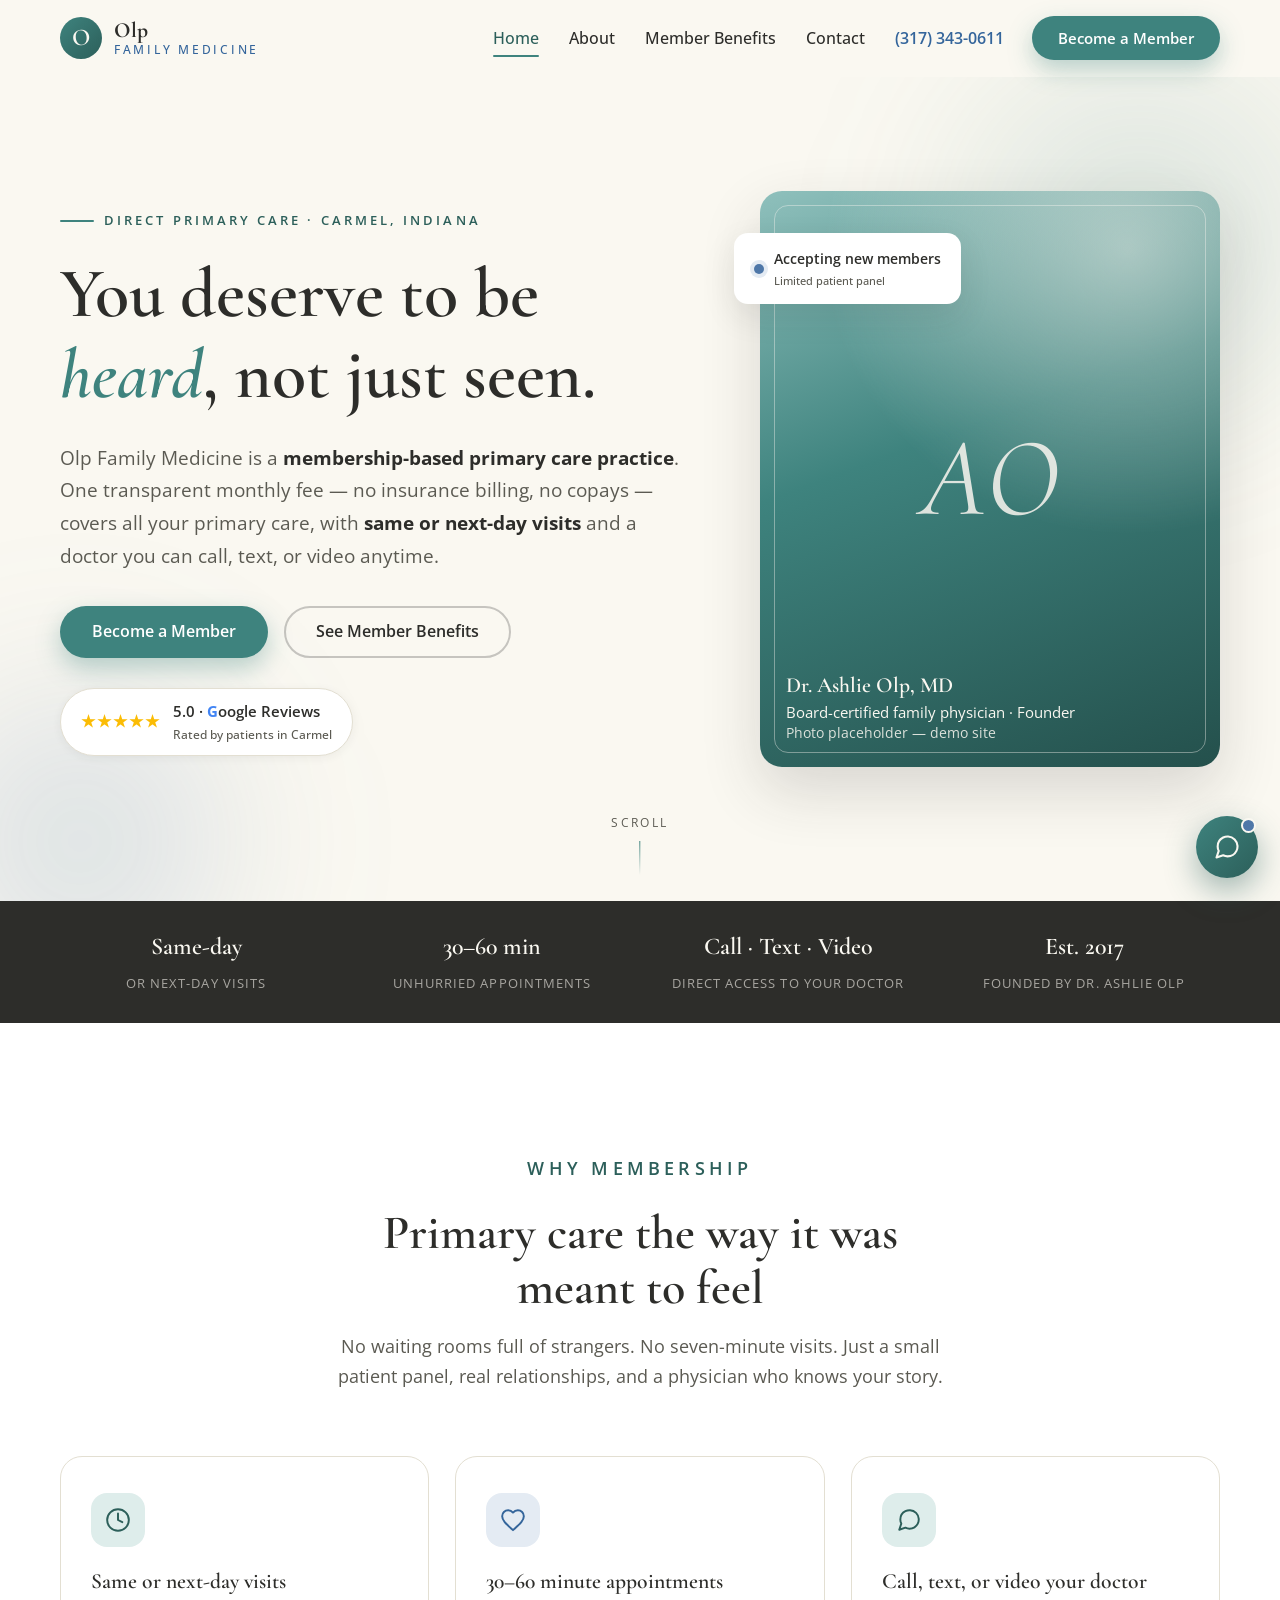
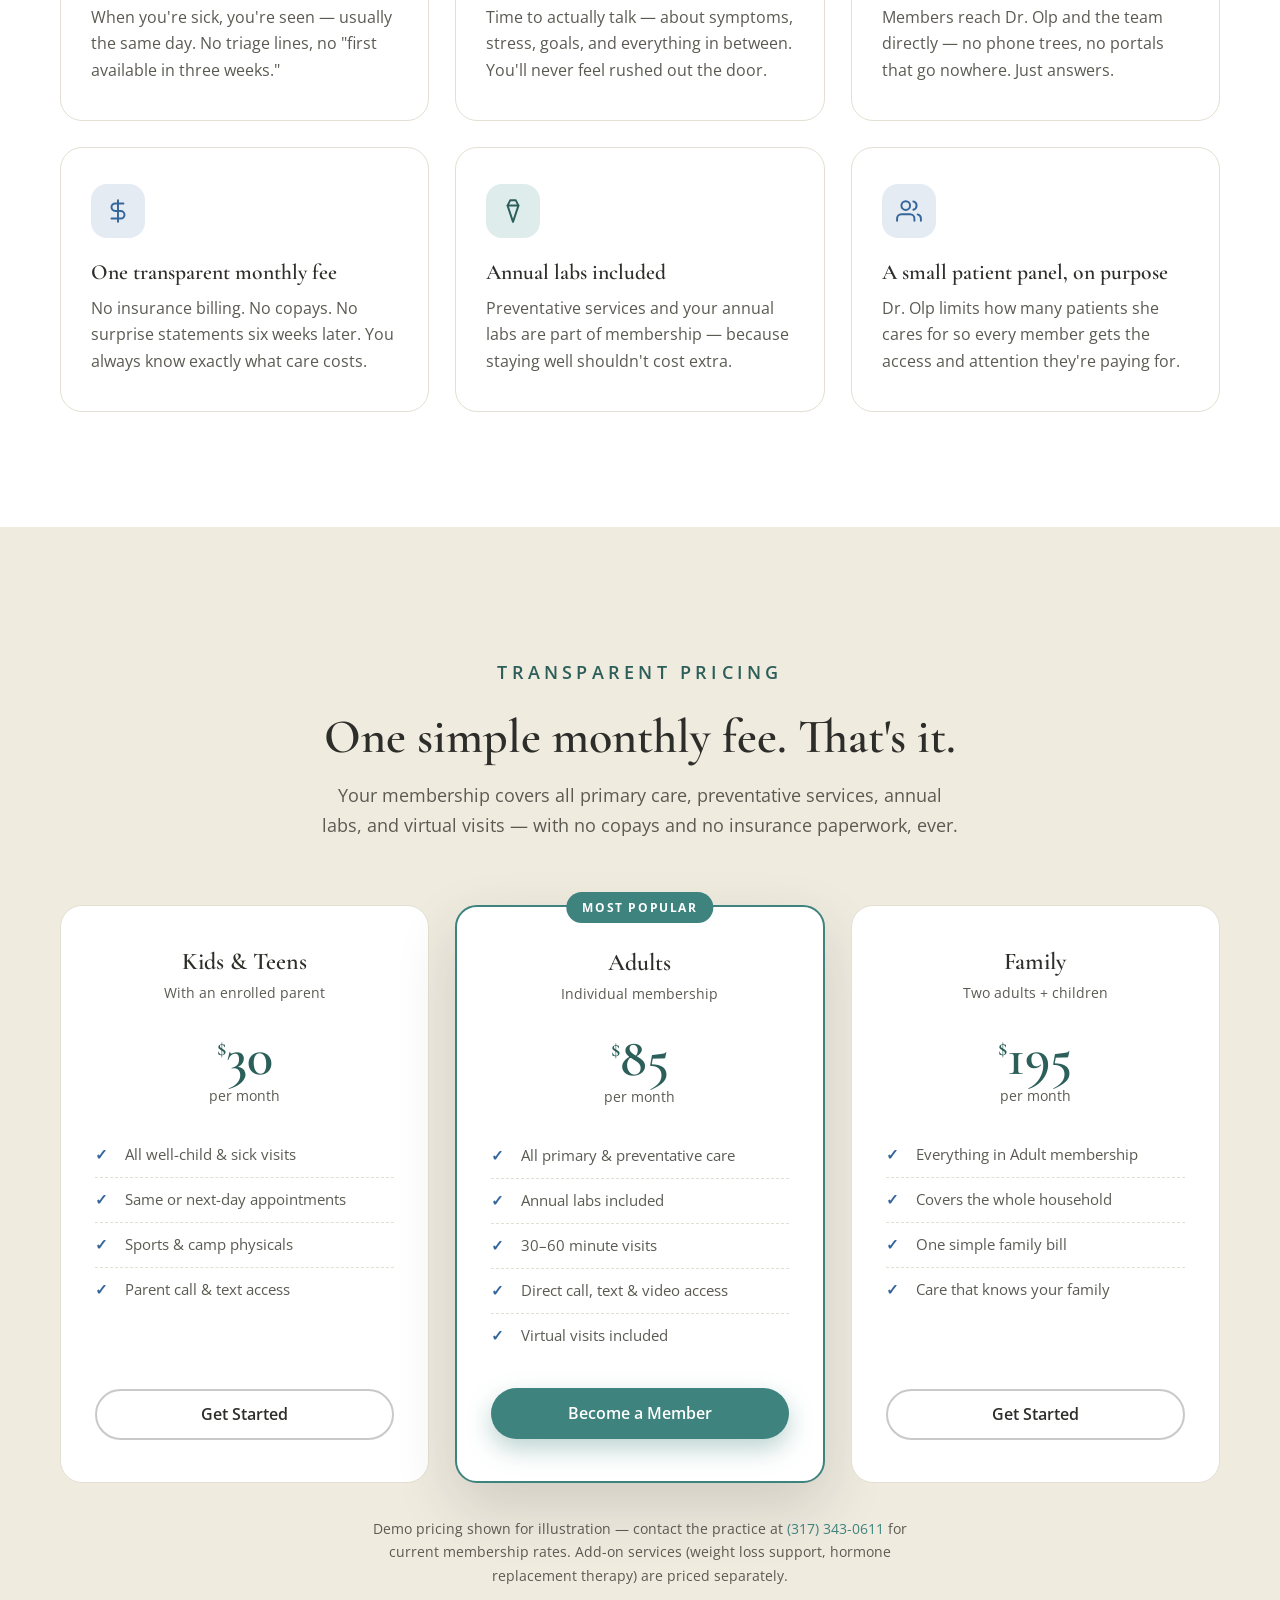
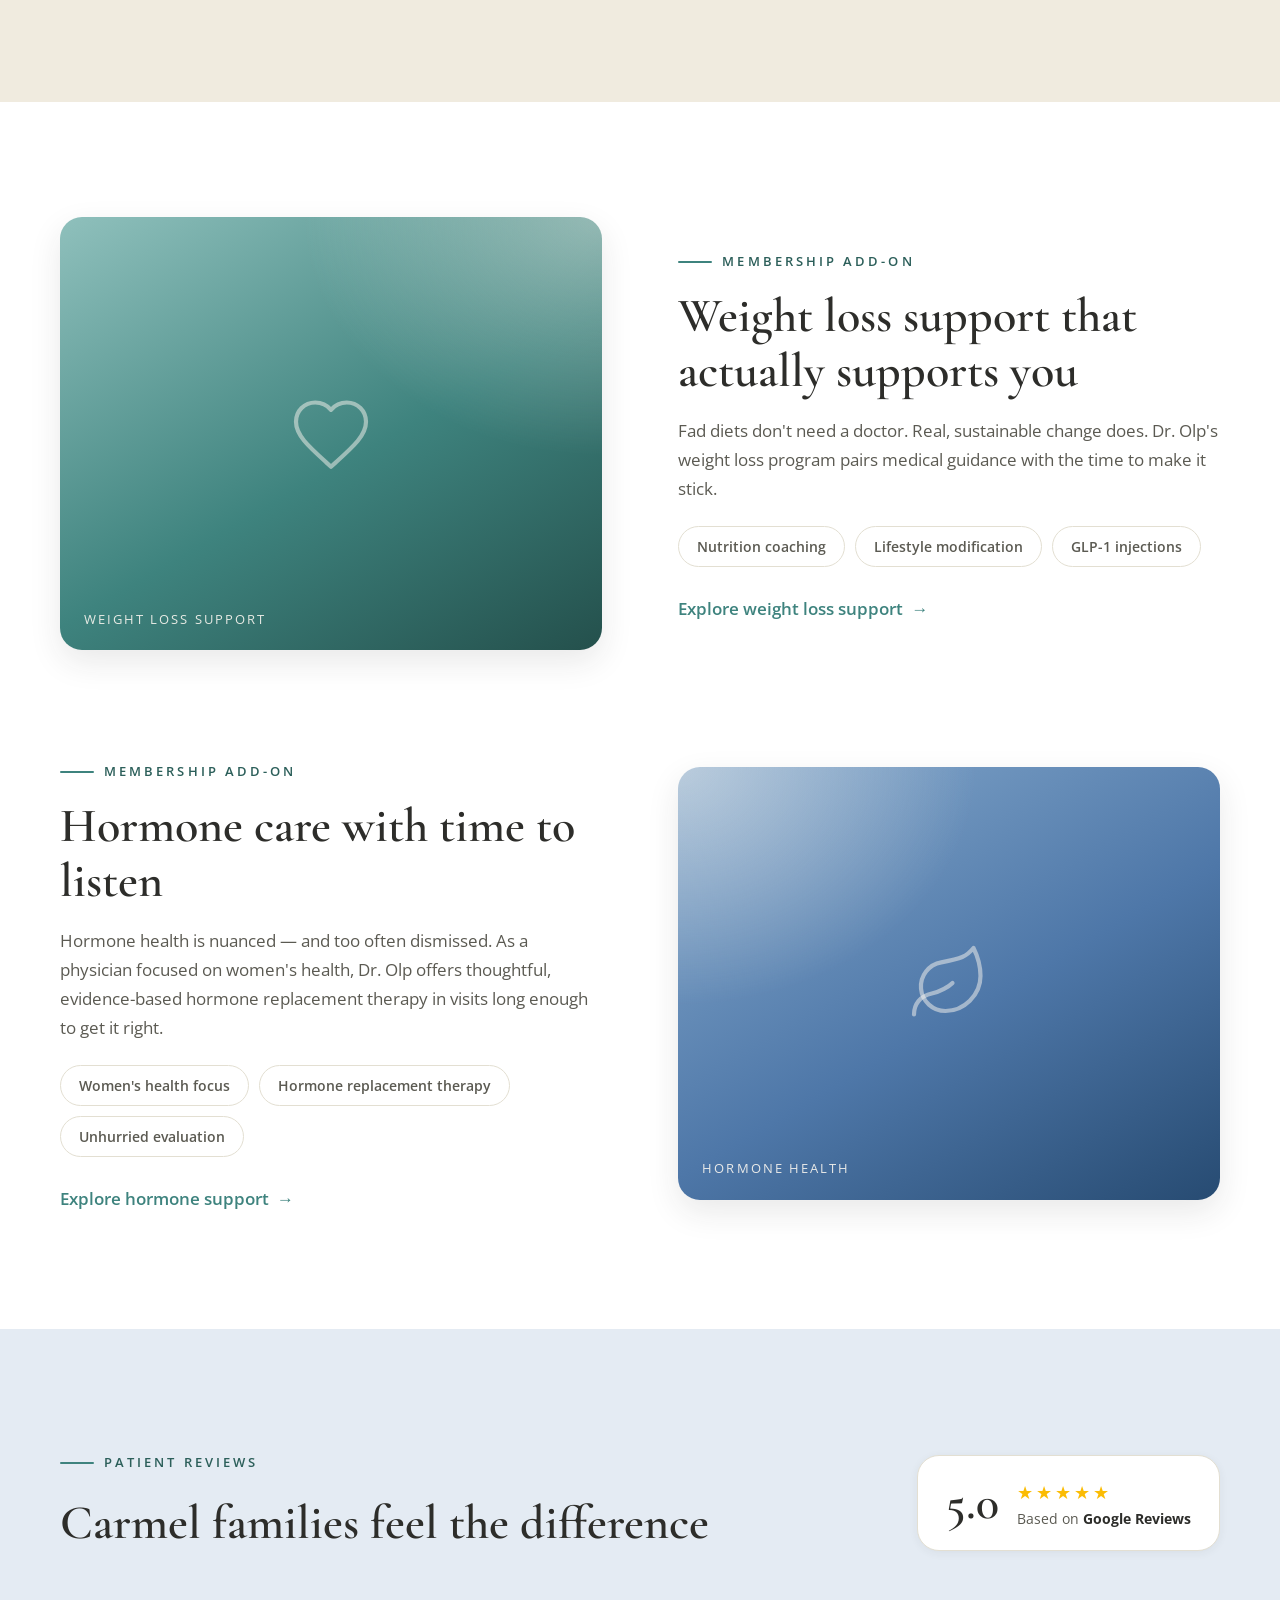
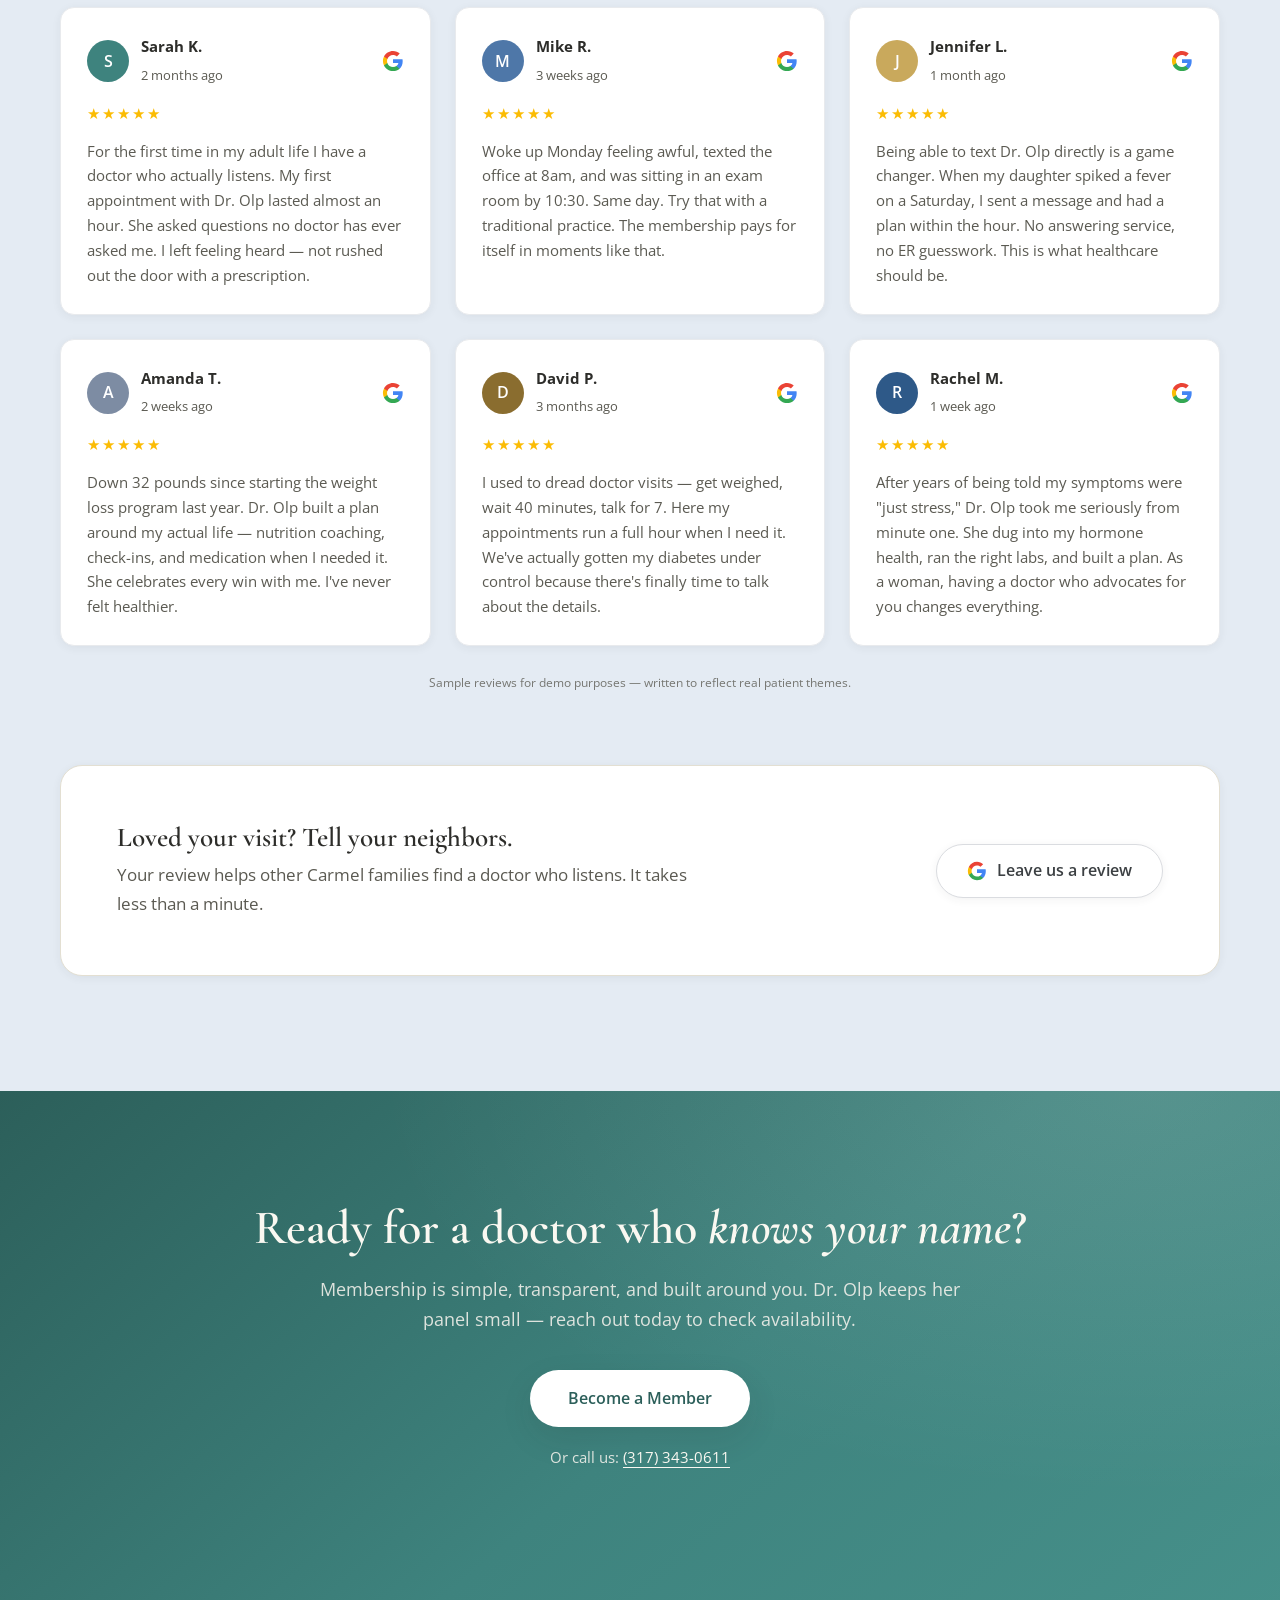
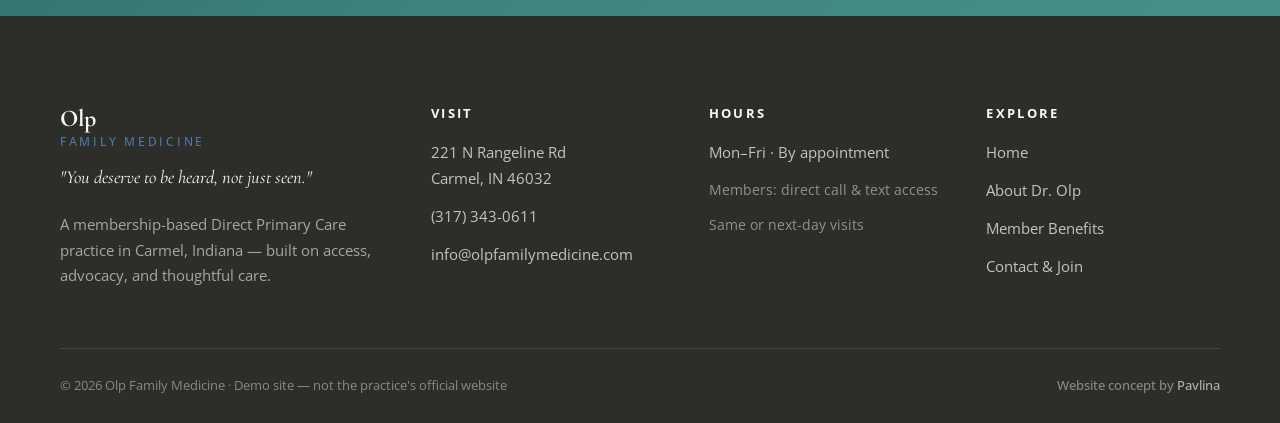
==== commit bcbec7f3: "Rebrand demo to the practice's real palette Colors extracted from olpfamilymedicine.com's Squarespac" ====
--- a/olp-demo/index.html
+++ b/olp-demo/index.html
@@ -7,7 +7,7 @@
   <meta name="description" content="Olp Family Medicine is a membership-based Direct Primary Care practice in Carmel, Indiana. One transparent monthly fee, same-day visits, 30–60 minute appointments, and direct access to Dr. Ashlie Olp, MD. No insurance billing, no copays." />
   <link rel="preconnect" href="https://fonts.googleapis.com" />
   <link rel="preconnect" href="https://fonts.gstatic.com" crossorigin />
-  <link href="https://fonts.googleapis.com/css2?family=Cormorant+Garamond:ital,wght@0,400;0,500;0,600;0,700;1,400;1,500;1,600&family=Inter:wght@400;500;600;700&display=swap" rel="stylesheet" />
+  <link href="https://fonts.googleapis.com/css2?family=Cormorant+Garamond:ital,wght@0,400;0,500;0,600;0,700;1,400;1,500;1,600&family=Open+Sans:wght@400;500;600;700&display=swap" rel="stylesheet" />
   <link rel="stylesheet" href="css/styles.css" />
   <script type="application/ld+json">
   {
--- a/olp-demo/css/styles.css
+++ b/olp-demo/css/styles.css
@@ -1,21 +1,21 @@
 /* ==========================================================================
    Olp Family Medicine — Pavlina demo site
-   Palette: terracotta #C4634F · cream #FAF6F0 · charcoal #2B2B2B · sage #8A9B7E
+   Palette (from olpfamilymedicine.com brand): teal #3E837E · steel blue #34659B · soft gold #EDD286 · warm charcoal #2D2D2A · warm cream #FAF8F1
    ========================================================================== */
 
 :root {
-  --terracotta: #C4634F;
-  --terracotta-dark: #A94F3D;
-  --terracotta-soft: #F3E2DC;
-  --cream: #FAF6F0;
-  --cream-deep: #F2EADF;
-  --charcoal: #2B2B2B;
-  --ink-soft: #5A554E;
-  --sage: #8A9B7E;
-  --sage-dark: #6F8163;
-  --sage-soft: #E8ECE3;
+  --terracotta: #3E837E;
+  --terracotta-dark: #2C5F5A;
+  --terracotta-soft: #DEEDEB;
+  --cream: #FAF8F1;
+  --cream-deep: #F0EBDF;
+  --charcoal: #2D2D2A;
+  --ink-soft: #5B5A52;
+  --sage: #4E77A8;
+  --sage-dark: #34659B;
+  --sage-soft: #E4EBF3;
   --white: #FFFFFF;
-  --border: #E7DED2;
+  --border: #E3DFD2;
   --gold-star: #FBBC04;
   --shadow-sm: 0 2px 10px rgba(43, 43, 43, 0.06);
   --shadow-md: 0 12px 32px rgba(43, 43, 43, 0.10);
@@ -23,7 +23,7 @@
   --radius: 14px;
   --radius-lg: 22px;
   --font-serif: "Cormorant Garamond", "Libre Caslon Text", Georgia, serif;
-  --font-sans: "Inter", -apple-system, BlinkMacSystemFont, "Segoe UI", sans-serif;
+  --font-sans: "Open Sans", "Inter", -apple-system, BlinkMacSystemFont, "Segoe UI", sans-serif;
   --header-h: 76px;
 }
 
@@ -104,7 +104,7 @@
 .btn-primary {
   background: var(--terracotta);
   color: var(--white);
-  box-shadow: 0 10px 24px rgba(196, 99, 79, 0.35);
+  box-shadow: 0 10px 24px rgba(62, 131, 126, 0.35);
 }
 .btn-primary:hover { background: var(--terracotta-dark); color: var(--white); }
 
@@ -139,7 +139,7 @@
   position: sticky;
   top: 0;
   z-index: 200;
-  background: rgba(250, 246, 240, 0.92);
+  background: rgba(250, 248, 241, 0.92);
   backdrop-filter: blur(12px);
   -webkit-backdrop-filter: blur(12px);
   border-bottom: 1px solid transparent;
@@ -301,14 +301,14 @@
   height: 560px;
   right: -140px;
   top: -120px;
-  background: radial-gradient(circle, rgba(196, 99, 79, 0.20), transparent 65%);
+  background: radial-gradient(circle, rgba(62, 131, 126, 0.20), transparent 65%);
 }
 .hero::after {
   width: 480px;
   height: 480px;
   left: -160px;
   bottom: -180px;
-  background: radial-gradient(circle, rgba(138, 155, 126, 0.25), transparent 65%);
+  background: radial-gradient(circle, rgba(78, 119, 168, 0.22), transparent 65%);
 }
 
 .hero-grid {
@@ -393,7 +393,7 @@
   aspect-ratio: 4 / 5;
   background:
     radial-gradient(120% 90% at 80% 10%, rgba(250, 246, 240, 0.5), transparent 55%),
-    linear-gradient(160deg, #D98A75 0%, var(--terracotta) 42%, #8F4636 100%);
+    linear-gradient(160deg, #8FC0BC 0%, var(--terracotta) 42%, #24504C 100%);
   box-shadow: var(--shadow-lg);
 }
 .portrait-card::after {
@@ -434,12 +434,12 @@
 .portrait-card.sage {
   background:
     radial-gradient(120% 90% at 80% 10%, rgba(250, 246, 240, 0.45), transparent 55%),
-    linear-gradient(160deg, #A7B69B 0%, var(--sage) 45%, #5C6E51 100%);
+    linear-gradient(160deg, #7FA3C9 0%, var(--sage) 45%, #24476E 100%);
 }
 .portrait-card.cream {
   background:
     radial-gradient(120% 90% at 20% 10%, rgba(255, 255, 255, 0.7), transparent 55%),
-    linear-gradient(160deg, #EFE3D2 0%, #DCC9AE 55%, #C0A987 100%);
+    linear-gradient(160deg, #F2E7CB 0%, #E8D49A 55%, #C9A95C 100%);
 }
 .portrait-card.cream .portrait-initials { color: rgba(90, 85, 78, 0.5); }
 .portrait-card.cream figcaption { color: var(--charcoal); }
@@ -696,12 +696,12 @@
 .split-visual.grad-terracotta {
   background:
     radial-gradient(100% 100% at 100% 0%, rgba(250, 246, 240, 0.4), transparent 55%),
-    linear-gradient(150deg, #DE9A85 0%, var(--terracotta) 55%, #93402F 100%);
+    linear-gradient(150deg, #8FC0BC 0%, var(--terracotta) 55%, #24504C 100%);
 }
 .split-visual.grad-sage {
   background:
     radial-gradient(100% 100% at 0% 0%, rgba(250, 246, 240, 0.45), transparent 55%),
-    linear-gradient(150deg, #B3C2A6 0%, var(--sage) 55%, #55684B 100%);
+    linear-gradient(150deg, #86AACD 0%, var(--sage) 55%, #274B72 100%);
 }
 .split-visual .visual-label {
   position: absolute;
@@ -807,12 +807,12 @@
   font-size: 1rem;
   flex: none;
 }
-.avatar.a1 { background: #C4634F; }
-.avatar.a2 { background: #8A9B7E; }
-.avatar.a3 { background: #B08968; }
+.avatar.a1 { background: #3E837E; }
+.avatar.a2 { background: #4E77A8; }
+.avatar.a3 { background: #C9A95C; }
 .avatar.a4 { background: #7D8CA3; }
-.avatar.a5 { background: #A9784F; }
-.avatar.a6 { background: #6F8163; }
+.avatar.a5 { background: #8A6D2F; }
+.avatar.a6 { background: #2E5988; }
 
 .review-top .who strong { display: block; font-size: 0.95rem; color: var(--charcoal); }
 .review-top .who span { font-size: 0.8rem; color: var(--ink-soft); }
@@ -858,7 +858,7 @@
   position: relative;
   background:
     radial-gradient(110% 140% at 90% 0%, rgba(250, 246, 240, 0.12), transparent 55%),
-    linear-gradient(140deg, #A94F3D 0%, var(--terracotta) 55%, #B4664F 100%);
+    linear-gradient(140deg, #2C5F5A 0%, var(--terracotta) 55%, #46908A 100%);
   color: var(--cream);
   text-align: center;
   padding: clamp(72px, 9vw, 110px) 0;
@@ -898,7 +898,7 @@
   border-radius: 50%;
   right: -160px;
   top: -220px;
-  background: radial-gradient(circle, rgba(196, 99, 79, 0.14), transparent 65%);
+  background: radial-gradient(circle, rgba(62, 131, 126, 0.14), transparent 65%);
   filter: blur(60px);
 }
 .page-hero h1 { font-size: clamp(2.4rem, 5vw, 3.6rem); margin-bottom: 18px; }
@@ -1003,8 +1003,8 @@
   font-style: italic;
   color: rgba(250, 246, 240, 0.9);
 }
-.team-card .team-visual.v-sage { background: linear-gradient(140deg, #A7B69B, var(--sage) 55%, #5C6E51); }
-.team-card .team-visual.v-clay { background: linear-gradient(140deg, #D8A18E, #B87A62 55%, #97503C); }
+.team-card .team-visual.v-sage { background: linear-gradient(140deg, #7FA3C9, var(--sage) 55%, #24476E); }
+.team-card .team-visual.v-clay { background: linear-gradient(140deg, #8FC0BC, #5FA09A 55%, #2C5F5A); }
 .team-card .team-body { padding: 30px 30px 34px; }
 .team-card h3 { margin-bottom: 4px; }
 .team-card .role {
@@ -1098,12 +1098,12 @@
 .addon-card.clay {
   background:
     radial-gradient(120% 110% at 100% 0%, rgba(250, 246, 240, 0.18), transparent 55%),
-    linear-gradient(150deg, #B4664F 0%, #9C4B37 100%);
+    linear-gradient(150deg, #46908A 0%, #2C5F5A 100%);
 }
 .addon-card.moss {
   background:
     radial-gradient(120% 110% at 0% 0%, rgba(250, 246, 240, 0.18), transparent 55%),
-    linear-gradient(150deg, #7D8F70 0%, #56684B 100%);
+    linear-gradient(150deg, #4E77A8 0%, #2E5988 100%);
 }
 .addon-card .pill {
   align-self: flex-start;
@@ -1252,7 +1252,7 @@
 .form-field textarea:focus {
   outline: none;
   border-color: var(--terracotta);
-  box-shadow: 0 0 0 3px rgba(196, 99, 79, 0.15);
+  box-shadow: 0 0 0 3px rgba(62, 131, 126, 0.15);
 }
 .form-note { font-size: 0.8rem; color: var(--ink-soft); margin-top: 14px; }
 
@@ -1276,9 +1276,9 @@
   position: relative;
   overflow: hidden;
   background:
-    linear-gradient(rgba(138, 155, 126, 0.12) 1px, transparent 1px),
-    linear-gradient(90deg, rgba(138, 155, 126, 0.12) 1px, transparent 1px),
-    linear-gradient(150deg, #EDE9E0 0%, #DFE4D7 100%);
+    linear-gradient(rgba(78, 119, 168, 0.10) 1px, transparent 1px),
+    linear-gradient(90deg, rgba(78, 119, 168, 0.10) 1px, transparent 1px),
+    linear-gradient(150deg, #EDE9E0 0%, #DCE4EA 100%);
   background-size: 44px 44px, 44px 44px, cover;
   border: 1px solid var(--border);
   display: grid;
@@ -1392,7 +1392,7 @@
   color: var(--cream);
   display: grid;
   place-items: center;
-  box-shadow: 0 12px 32px rgba(169, 79, 61, 0.45);
+  box-shadow: 0 12px 32px rgba(44, 95, 90, 0.45);
   transition: transform 0.25s ease, box-shadow 0.25s ease;
 }
 .aria-launcher:hover { transform: scale(1.07); }
@@ -1606,7 +1606,7 @@
 .aria-input-row input:focus {
   outline: none;
   border-color: var(--terracotta);
-  box-shadow: 0 0 0 3px rgba(196, 99, 79, 0.14);
+  box-shadow: 0 0 0 3px rgba(62, 131, 126, 0.14);
 }
 .aria-send {
   width: 46px;
